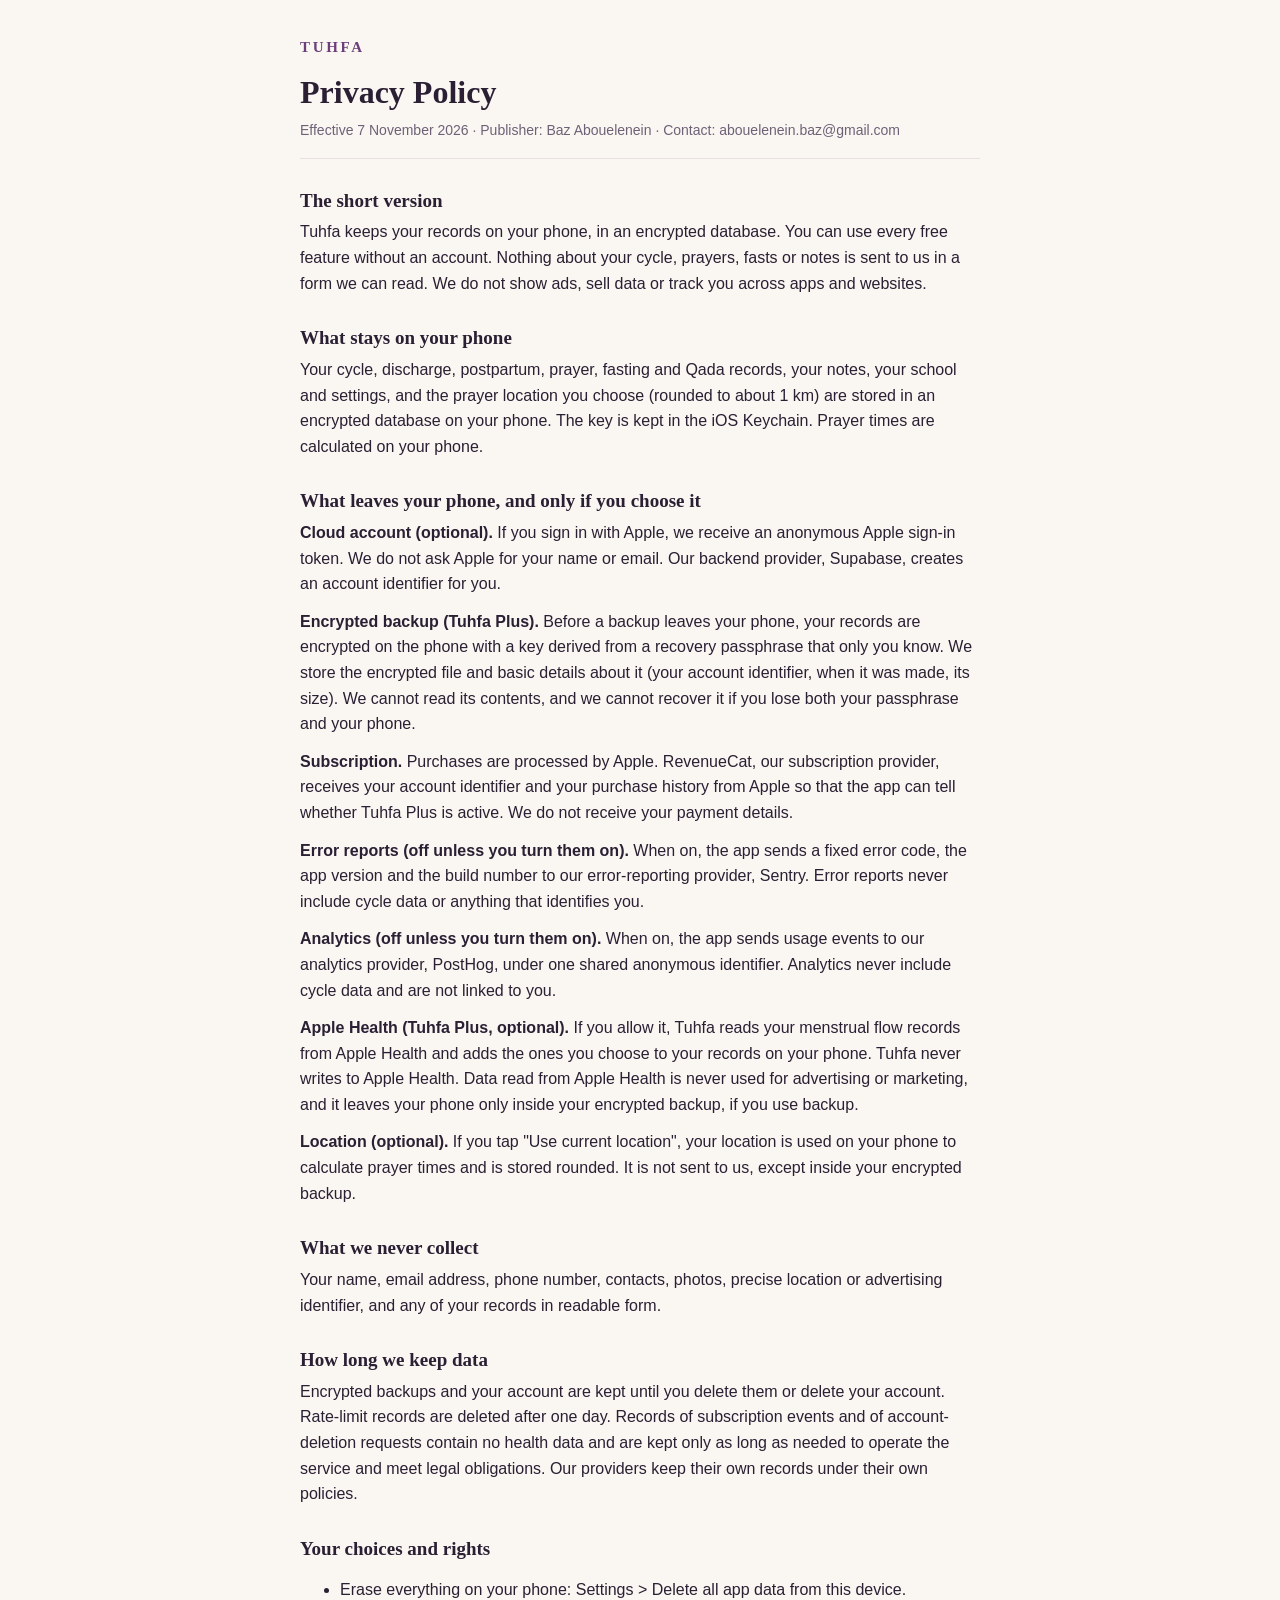
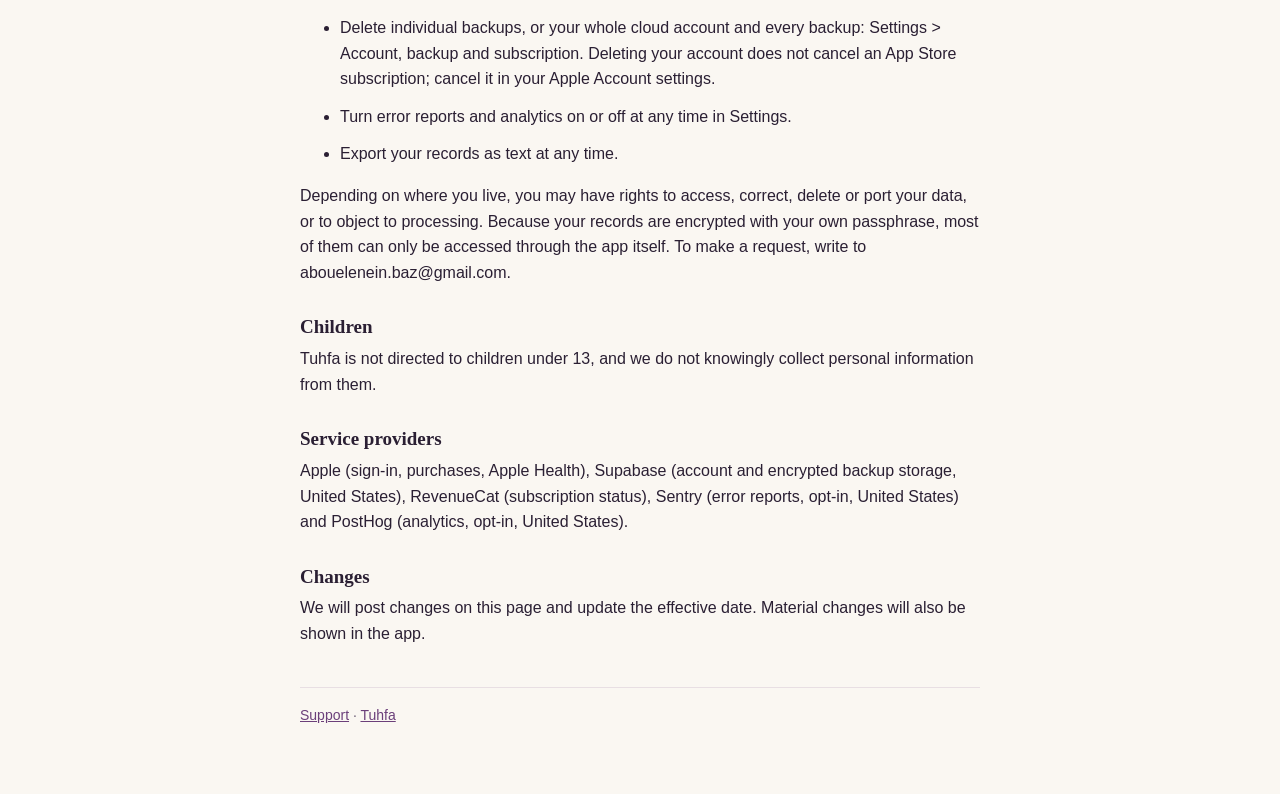
==== privacy.html @ 00811b8e "Tuhfa privacy policy and support pages Co-Authored-By: Claude Opus 5.5 <noreply@anthropic.com>" ====
<!doctype html>
<html lang="en">
<head>
<meta charset="utf-8">
<meta name="viewport" content="width=device-width, initial-scale=1">
<title>Privacy Policy — Tuhfa</title>
<link rel="stylesheet" href="style.css">
</head>
<body>
<main>
<p class="brand"><a href="./">Tuhfa</a></p>
<h1>Privacy Policy</h1>
<p class="meta">Effective 7 November 2026 · Publisher: Baz Abouelenein · Contact: <span class="mail">abouelenein.baz@gmail.com</span></p>

<h2>The short version</h2>
<p>Tuhfa keeps your records on your phone, in an encrypted database. You can use every free feature without an account. Nothing about your cycle, prayers, fasts or notes is sent to us in a form we can read. We do not show ads, sell data or track you across apps and websites.</p>

<h2>What stays on your phone</h2>
<p>Your cycle, discharge, postpartum, prayer, fasting and Qada records, your notes, your school and settings, and the prayer location you choose (rounded to about 1 km) are stored in an encrypted database on your phone. The key is kept in the iOS Keychain. Prayer times are calculated on your phone.</p>

<h2>What leaves your phone, and only if you choose it</h2>
<p><strong>Cloud account (optional).</strong> If you sign in with Apple, we receive an anonymous Apple sign-in token. We do not ask Apple for your name or email. Our backend provider, Supabase, creates an account identifier for you.</p>
<p><strong>Encrypted backup (Tuhfa Plus).</strong> Before a backup leaves your phone, your records are encrypted on the phone with a key derived from a recovery passphrase that only you know. We store the encrypted file and basic details about it (your account identifier, when it was made, its size). We cannot read its contents, and we cannot recover it if you lose both your passphrase and your phone.</p>
<p><strong>Subscription.</strong> Purchases are processed by Apple. RevenueCat, our subscription provider, receives your account identifier and your purchase history from Apple so that the app can tell whether Tuhfa Plus is active. We do not receive your payment details.</p>
<p><strong>Error reports (off unless you turn them on).</strong> When on, the app sends a fixed error code, the app version and the build number to our error-reporting provider, Sentry. Error reports never include cycle data or anything that identifies you.</p>
<p><strong>Analytics (off unless you turn them on).</strong> When on, the app sends usage events to our analytics provider, PostHog, under one shared anonymous identifier. Analytics never include cycle data and are not linked to you.</p>
<p><strong>Apple Health (Tuhfa Plus, optional).</strong> If you allow it, Tuhfa reads your menstrual flow records from Apple Health and adds the ones you choose to your records on your phone. Tuhfa never writes to Apple Health. Data read from Apple Health is never used for advertising or marketing, and it leaves your phone only inside your encrypted backup, if you use backup.</p>
<p><strong>Location (optional).</strong> If you tap "Use current location", your location is used on your phone to calculate prayer times and is stored rounded. It is not sent to us, except inside your encrypted backup.</p>

<h2>What we never collect</h2>
<p>Your name, email address, phone number, contacts, photos, precise location or advertising identifier, and any of your records in readable form.</p>

<h2>How long we keep data</h2>
<p>Encrypted backups and your account are kept until you delete them or delete your account. Rate-limit records are deleted after one day. Records of subscription events and of account-deletion requests contain no health data and are kept only as long as needed to operate the service and meet legal obligations. Our providers keep their own records under their own policies.</p>

<h2>Your choices and rights</h2>
<ul>
<li>Erase everything on your phone: Settings &gt; Delete all app data from this device.</li>
<li>Delete individual backups, or your whole cloud account and every backup: Settings &gt; Account, backup and subscription. Deleting your account does not cancel an App Store subscription; cancel it in your Apple Account settings.</li>
<li>Turn error reports and analytics on or off at any time in Settings.</li>
<li>Export your records as text at any time.</li>
</ul>
<p>Depending on where you live, you may have rights to access, correct, delete or port your data, or to object to processing. Because your records are encrypted with your own passphrase, most of them can only be accessed through the app itself. To make a request, write to <span class="mail">abouelenein.baz@gmail.com</span>.</p>

<h2>Children</h2>
<p>Tuhfa is not directed to children under 13, and we do not knowingly collect personal information from them.</p>

<h2>Service providers</h2>
<p>Apple (sign-in, purchases, Apple Health), Supabase (account and encrypted backup storage, United States), RevenueCat (subscription status), Sentry (error reports, opt-in, United States) and PostHog (analytics, opt-in, United States).</p>

<h2>Changes</h2>
<p>We will post changes on this page and update the effective date. Material changes will also be shown in the app.</p>

<p class="foot"><a href="support.html">Support</a> · <a href="./">Tuhfa</a></p>
</main>
</body>
</html>
---- style.css ----
:root {
  --bg: #FAF7F2; --ink: #2A1F33; --muted: #6E6177; --accent: #6B3F7A; --line: #E8DFE3;
  color-scheme: light;
}
@media (prefers-color-scheme: dark) {
  :root { --bg: #17131D; --ink: #F1EBF3; --muted: #B3A7BB; --accent: #D9A8E6; --line: #352C40; color-scheme: dark; }
}
* { box-sizing: border-box; }
body {
  margin: 0; background: var(--bg); color: var(--ink);
  font: 16px/1.6 -apple-system, BlinkMacSystemFont, "Segoe UI", "Noto Sans", "Noto Sans Arabic", sans-serif;
  padding: 40px max(16px, env(safe-area-inset-right)) 56px max(16px, env(safe-area-inset-left));
}
main { max-width: 680px; margin: 0 auto; }
.brand { font: 600 15px/1 Georgia, "Times New Roman", serif; letter-spacing: .18em; text-transform: uppercase; color: var(--accent); margin: 0 0 18px; }
.brand a { color: inherit; text-decoration: none; }
h1 { font: 600 32px/1.2 Georgia, "Times New Roman", serif; margin: 0 0 8px; text-wrap: balance; }
h2 { font: 600 19px/1.3 Georgia, "Times New Roman", serif; margin: 30px 0 6px; }
p, li { margin: 0 0 12px; }
.meta { color: var(--muted); font-size: 14px; border-bottom: 1px solid var(--line); padding-bottom: 16px; }
.mail { user-select: all; }
a { color: var(--accent); }
a:focus-visible { outline: 2px solid var(--accent); outline-offset: 2px; }
.links { padding-left: 18px; }
.foot { margin-top: 40px; border-top: 1px solid var(--line); padding-top: 16px; font-size: 14px; color: var(--muted); }
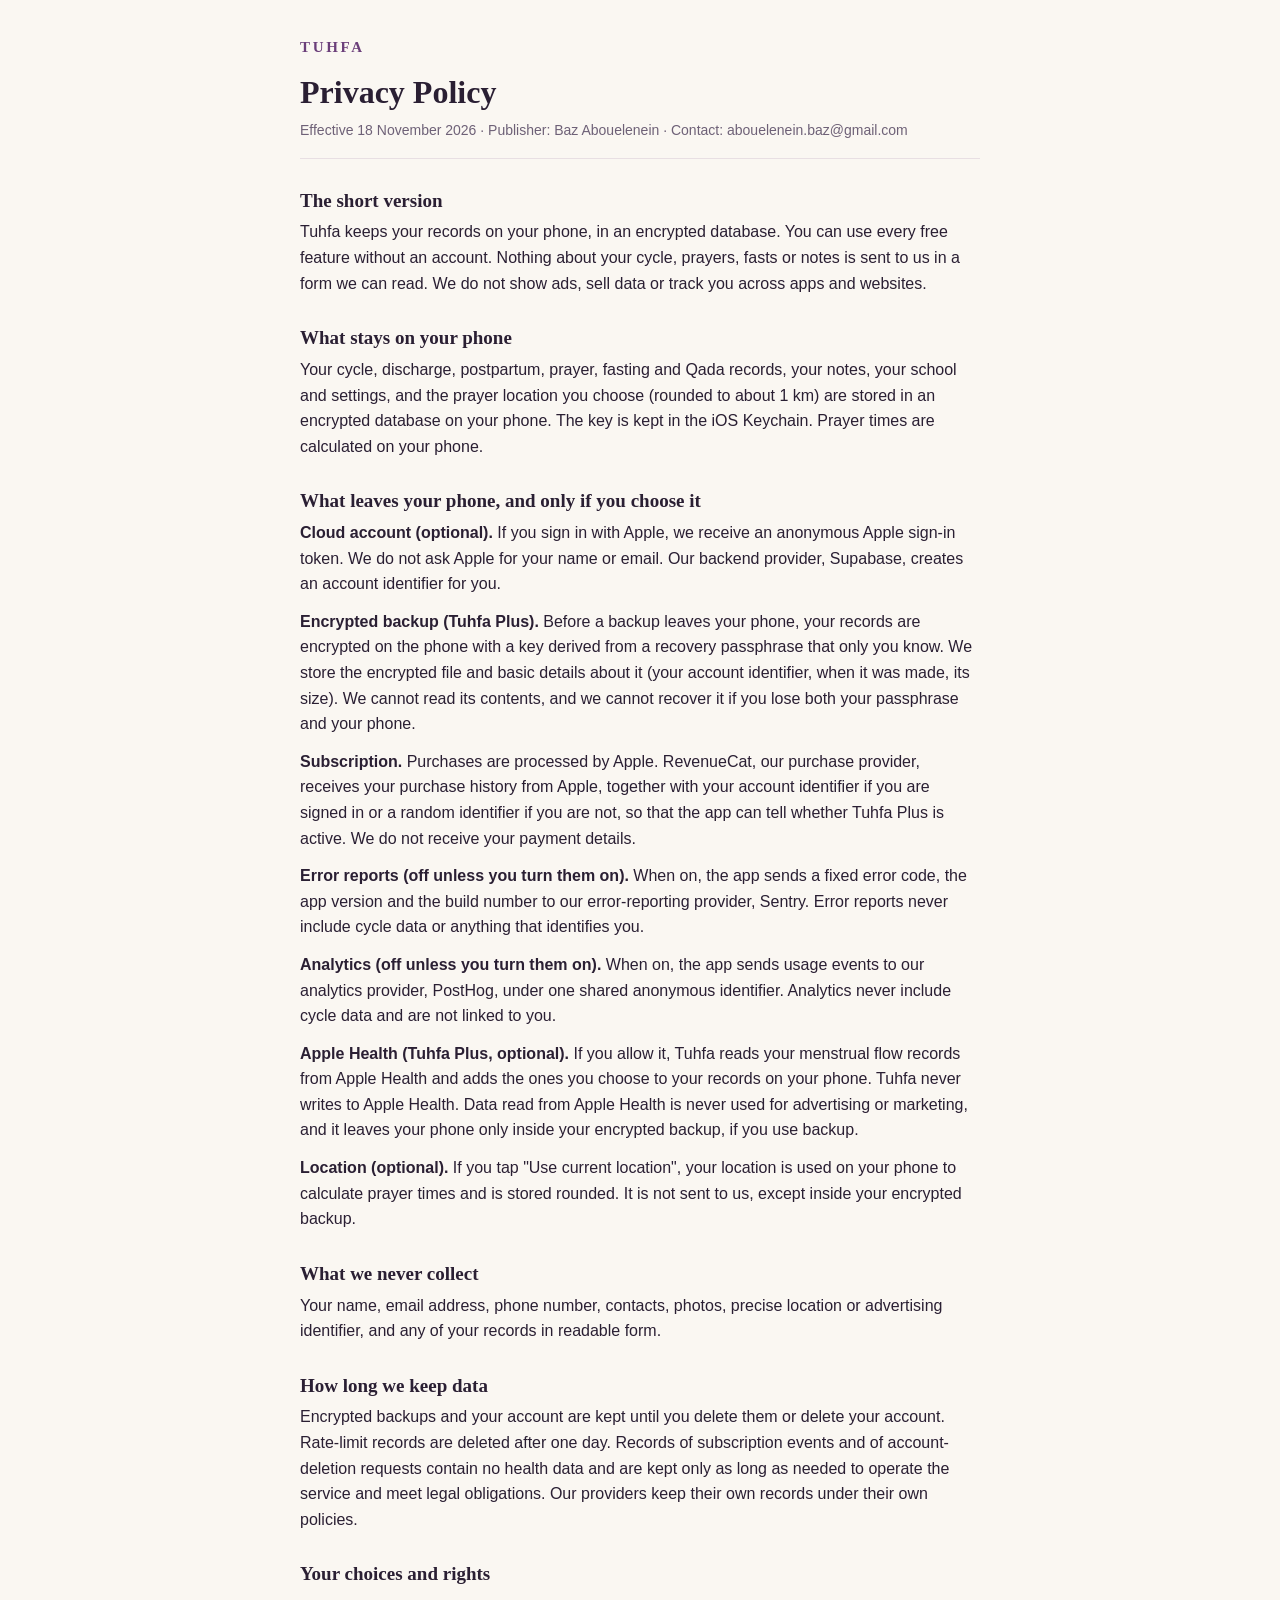
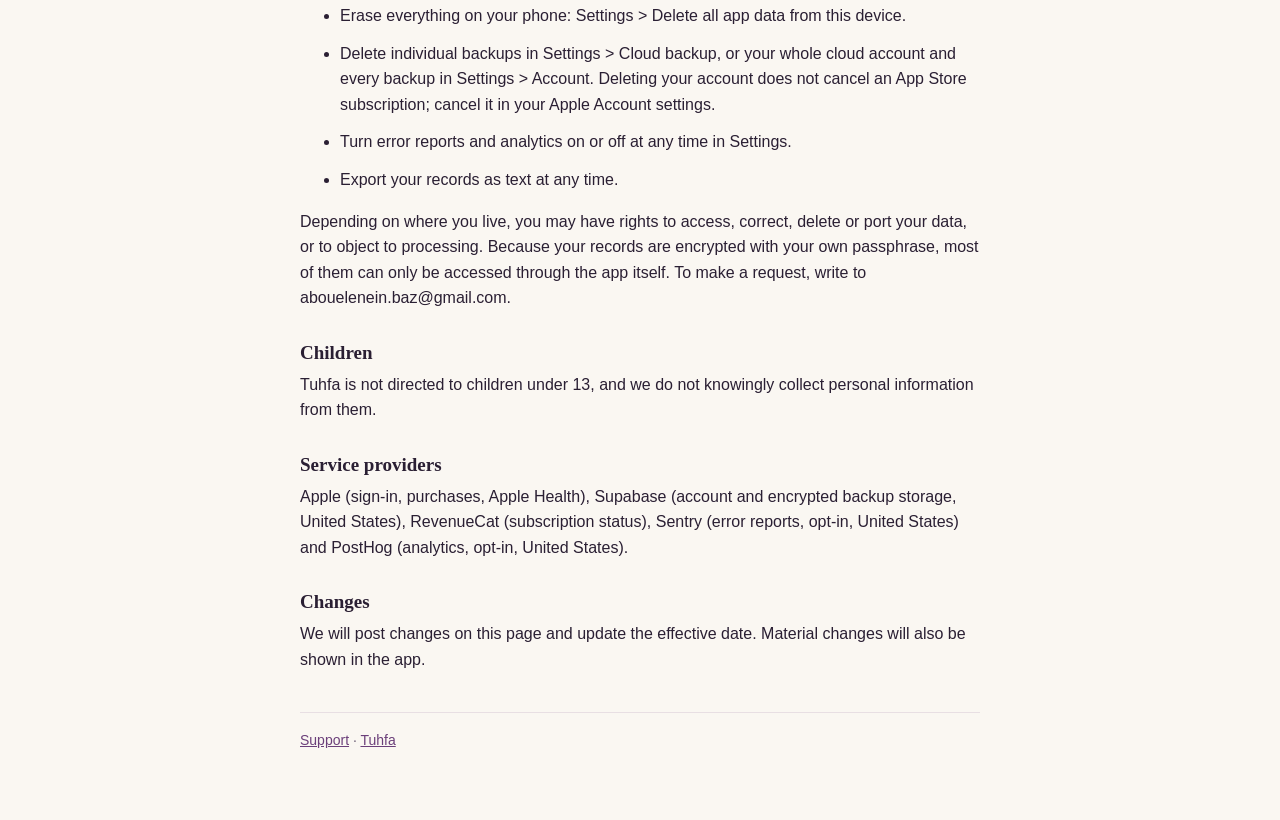
==== commit f2e2dde4: "Support and privacy pages: Plus needs no account (Tuhfa 1.1, D-134/D-135) Support: an account is nee" ====
--- a/privacy.html
+++ b/privacy.html
@@ -10,7 +10,7 @@
 <main>
 <p class="brand"><a href="./">Tuhfa</a></p>
 <h1>Privacy Policy</h1>
-<p class="meta">Effective 7 November 2026 · Publisher: Baz Abouelenein · Contact: <span class="mail">abouelenein.baz@gmail.com</span></p>
+<p class="meta">Effective 18 November 2026 · Publisher: Baz Abouelenein · Contact: <span class="mail">abouelenein.baz@gmail.com</span></p>
 
 <h2>The short version</h2>
 <p>Tuhfa keeps your records on your phone, in an encrypted database. You can use every free feature without an account. Nothing about your cycle, prayers, fasts or notes is sent to us in a form we can read. We do not show ads, sell data or track you across apps and websites.</p>
@@ -21,7 +21,7 @@
 <h2>What leaves your phone, and only if you choose it</h2>
 <p><strong>Cloud account (optional).</strong> If you sign in with Apple, we receive an anonymous Apple sign-in token. We do not ask Apple for your name or email. Our backend provider, Supabase, creates an account identifier for you.</p>
 <p><strong>Encrypted backup (Tuhfa Plus).</strong> Before a backup leaves your phone, your records are encrypted on the phone with a key derived from a recovery passphrase that only you know. We store the encrypted file and basic details about it (your account identifier, when it was made, its size). We cannot read its contents, and we cannot recover it if you lose both your passphrase and your phone.</p>
-<p><strong>Subscription.</strong> Purchases are processed by Apple. RevenueCat, our subscription provider, receives your account identifier and your purchase history from Apple so that the app can tell whether Tuhfa Plus is active. We do not receive your payment details.</p>
+<p><strong>Subscription.</strong> Purchases are processed by Apple. RevenueCat, our purchase provider, receives your purchase history from Apple, together with your account identifier if you are signed in or a random identifier if you are not, so that the app can tell whether Tuhfa Plus is active. We do not receive your payment details.</p>
 <p><strong>Error reports (off unless you turn them on).</strong> When on, the app sends a fixed error code, the app version and the build number to our error-reporting provider, Sentry. Error reports never include cycle data or anything that identifies you.</p>
 <p><strong>Analytics (off unless you turn them on).</strong> When on, the app sends usage events to our analytics provider, PostHog, under one shared anonymous identifier. Analytics never include cycle data and are not linked to you.</p>
 <p><strong>Apple Health (Tuhfa Plus, optional).</strong> If you allow it, Tuhfa reads your menstrual flow records from Apple Health and adds the ones you choose to your records on your phone. Tuhfa never writes to Apple Health. Data read from Apple Health is never used for advertising or marketing, and it leaves your phone only inside your encrypted backup, if you use backup.</p>
@@ -36,7 +36,7 @@
 <h2>Your choices and rights</h2>
 <ul>
 <li>Erase everything on your phone: Settings &gt; Delete all app data from this device.</li>
-<li>Delete individual backups, or your whole cloud account and every backup: Settings &gt; Account, backup and subscription. Deleting your account does not cancel an App Store subscription; cancel it in your Apple Account settings.</li>
+<li>Delete individual backups in Settings &gt; Cloud backup, or your whole cloud account and every backup in Settings &gt; Account. Deleting your account does not cancel an App Store subscription; cancel it in your Apple Account settings.</li>
 <li>Turn error reports and analytics on or off at any time in Settings.</li>
 <li>Export your records as text at any time.</li>
 </ul>
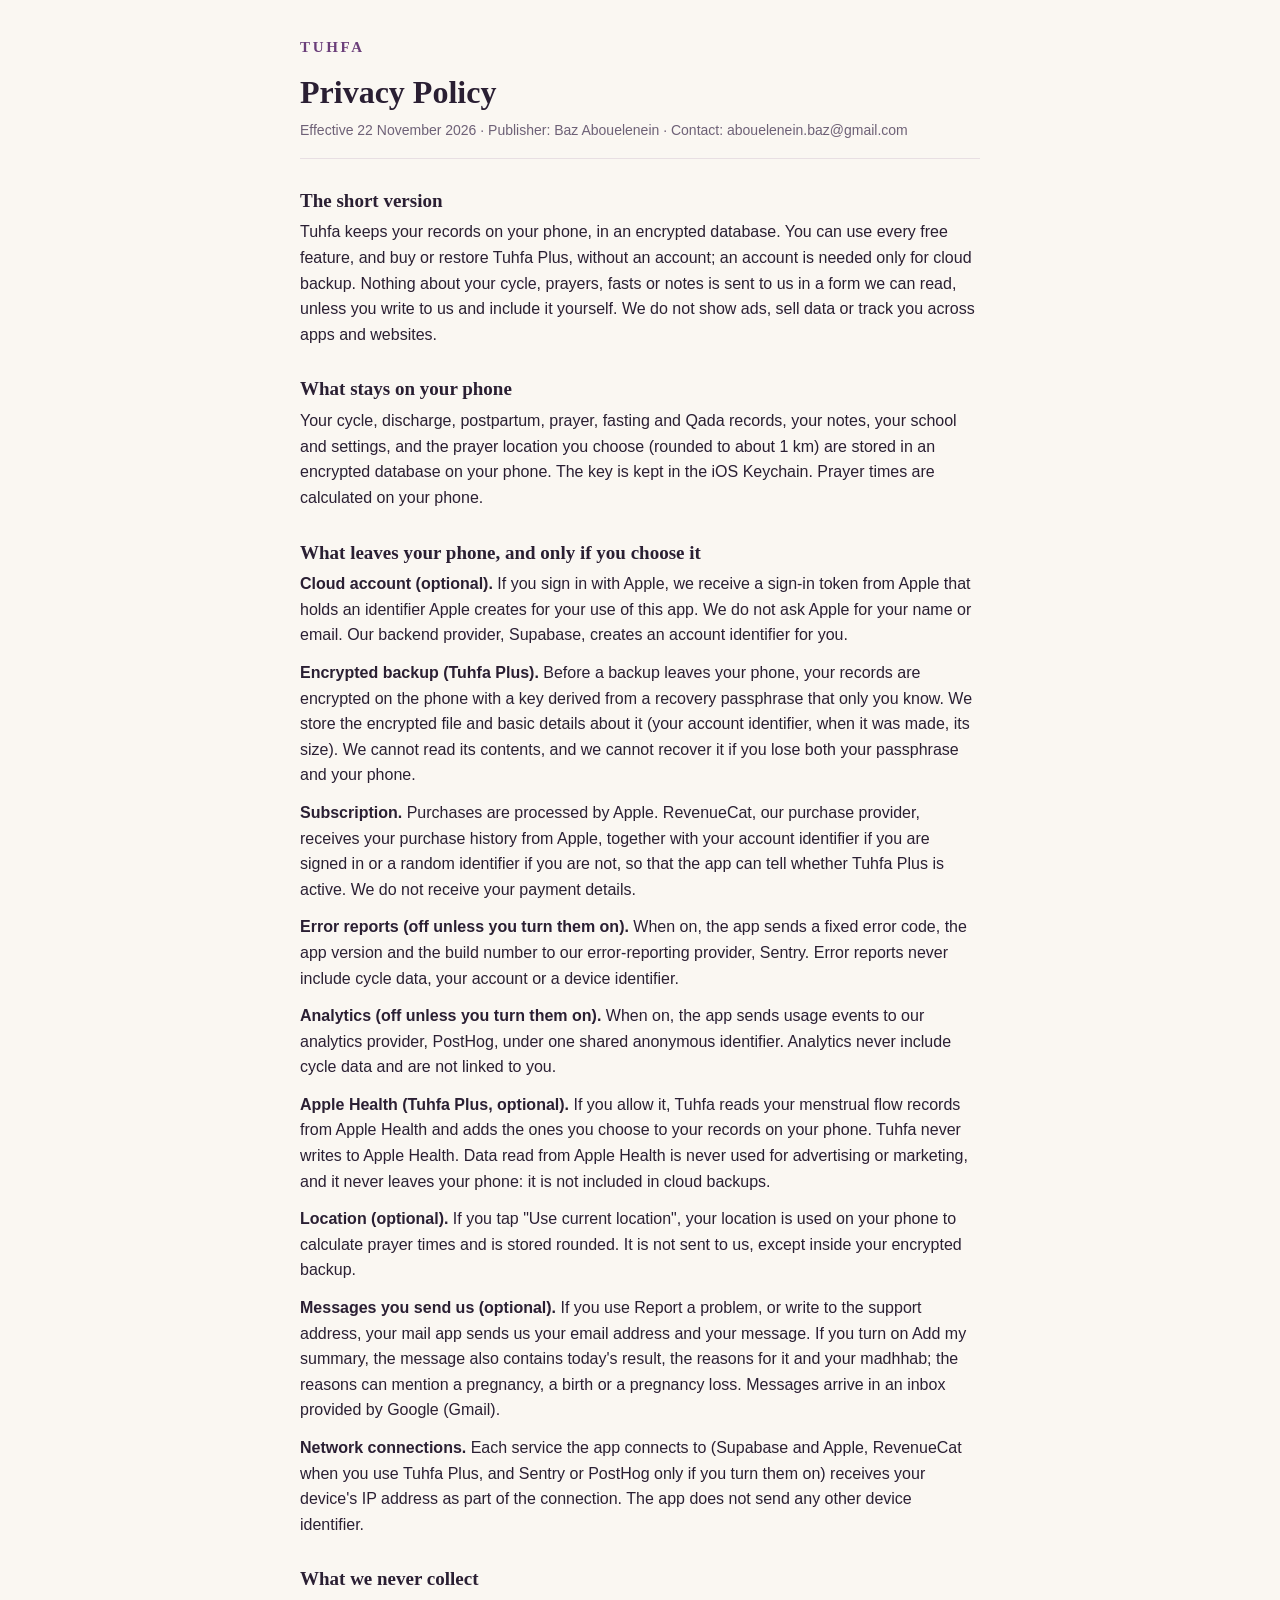
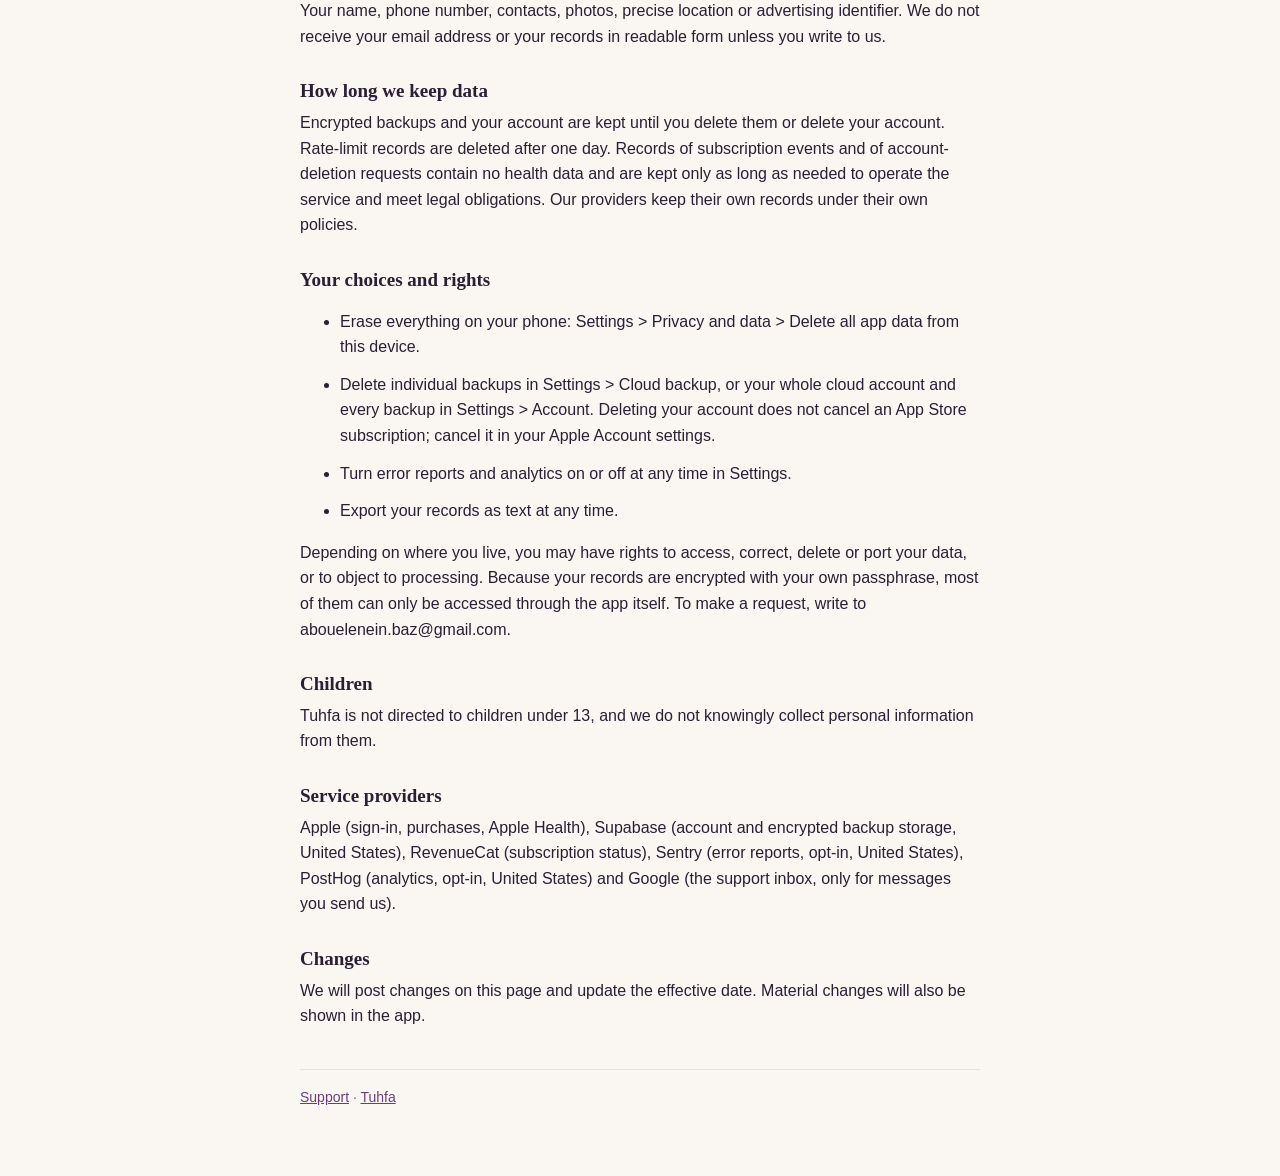
==== commit f03b39e8: "Privacy and support pages: factual fixes for Tuhfa 26.1 Privacy policy (effective 22 November 2026):" ====
--- a/privacy.html
+++ b/privacy.html
@@ -10,32 +10,34 @@
 <main>
 <p class="brand"><a href="./">Tuhfa</a></p>
 <h1>Privacy Policy</h1>
-<p class="meta">Effective 18 November 2026 · Publisher: Baz Abouelenein · Contact: <span class="mail">abouelenein.baz@gmail.com</span></p>
+<p class="meta">Effective 22 November 2026 · Publisher: Baz Abouelenein · Contact: <span class="mail">abouelenein.baz@gmail.com</span></p>
 
 <h2>The short version</h2>
-<p>Tuhfa keeps your records on your phone, in an encrypted database. You can use every free feature without an account. Nothing about your cycle, prayers, fasts or notes is sent to us in a form we can read. We do not show ads, sell data or track you across apps and websites.</p>
+<p>Tuhfa keeps your records on your phone, in an encrypted database. You can use every free feature, and buy or restore Tuhfa Plus, without an account; an account is needed only for cloud backup. Nothing about your cycle, prayers, fasts or notes is sent to us in a form we can read, unless you write to us and include it yourself. We do not show ads, sell data or track you across apps and websites.</p>
 
 <h2>What stays on your phone</h2>
 <p>Your cycle, discharge, postpartum, prayer, fasting and Qada records, your notes, your school and settings, and the prayer location you choose (rounded to about 1 km) are stored in an encrypted database on your phone. The key is kept in the iOS Keychain. Prayer times are calculated on your phone.</p>
 
 <h2>What leaves your phone, and only if you choose it</h2>
-<p><strong>Cloud account (optional).</strong> If you sign in with Apple, we receive an anonymous Apple sign-in token. We do not ask Apple for your name or email. Our backend provider, Supabase, creates an account identifier for you.</p>
+<p><strong>Cloud account (optional).</strong> If you sign in with Apple, we receive a sign-in token from Apple that holds an identifier Apple creates for your use of this app. We do not ask Apple for your name or email. Our backend provider, Supabase, creates an account identifier for you.</p>
 <p><strong>Encrypted backup (Tuhfa Plus).</strong> Before a backup leaves your phone, your records are encrypted on the phone with a key derived from a recovery passphrase that only you know. We store the encrypted file and basic details about it (your account identifier, when it was made, its size). We cannot read its contents, and we cannot recover it if you lose both your passphrase and your phone.</p>
 <p><strong>Subscription.</strong> Purchases are processed by Apple. RevenueCat, our purchase provider, receives your purchase history from Apple, together with your account identifier if you are signed in or a random identifier if you are not, so that the app can tell whether Tuhfa Plus is active. We do not receive your payment details.</p>
-<p><strong>Error reports (off unless you turn them on).</strong> When on, the app sends a fixed error code, the app version and the build number to our error-reporting provider, Sentry. Error reports never include cycle data or anything that identifies you.</p>
+<p><strong>Error reports (off unless you turn them on).</strong> When on, the app sends a fixed error code, the app version and the build number to our error-reporting provider, Sentry. Error reports never include cycle data, your account or a device identifier.</p>
 <p><strong>Analytics (off unless you turn them on).</strong> When on, the app sends usage events to our analytics provider, PostHog, under one shared anonymous identifier. Analytics never include cycle data and are not linked to you.</p>
-<p><strong>Apple Health (Tuhfa Plus, optional).</strong> If you allow it, Tuhfa reads your menstrual flow records from Apple Health and adds the ones you choose to your records on your phone. Tuhfa never writes to Apple Health. Data read from Apple Health is never used for advertising or marketing, and it leaves your phone only inside your encrypted backup, if you use backup.</p>
+<p><strong>Apple Health (Tuhfa Plus, optional).</strong> If you allow it, Tuhfa reads your menstrual flow records from Apple Health and adds the ones you choose to your records on your phone. Tuhfa never writes to Apple Health. Data read from Apple Health is never used for advertising or marketing, and it never leaves your phone: it is not included in cloud backups.</p>
 <p><strong>Location (optional).</strong> If you tap "Use current location", your location is used on your phone to calculate prayer times and is stored rounded. It is not sent to us, except inside your encrypted backup.</p>
+<p><strong>Messages you send us (optional).</strong> If you use Report a problem, or write to the support address, your mail app sends us your email address and your message. If you turn on Add my summary, the message also contains today's result, the reasons for it and your madhhab; the reasons can mention a pregnancy, a birth or a pregnancy loss. Messages arrive in an inbox provided by Google (Gmail).</p>
+<p><strong>Network connections.</strong> Each service the app connects to (Supabase and Apple, RevenueCat when you use Tuhfa Plus, and Sentry or PostHog only if you turn them on) receives your device's IP address as part of the connection. The app does not send any other device identifier.</p>
 
 <h2>What we never collect</h2>
-<p>Your name, email address, phone number, contacts, photos, precise location or advertising identifier, and any of your records in readable form.</p>
+<p>Your name, phone number, contacts, photos, precise location or advertising identifier. We do not receive your email address or your records in readable form unless you write to us.</p>
 
 <h2>How long we keep data</h2>
 <p>Encrypted backups and your account are kept until you delete them or delete your account. Rate-limit records are deleted after one day. Records of subscription events and of account-deletion requests contain no health data and are kept only as long as needed to operate the service and meet legal obligations. Our providers keep their own records under their own policies.</p>
 
 <h2>Your choices and rights</h2>
 <ul>
-<li>Erase everything on your phone: Settings &gt; Delete all app data from this device.</li>
+<li>Erase everything on your phone: Settings &gt; Privacy and data &gt; Delete all app data from this device.</li>
 <li>Delete individual backups in Settings &gt; Cloud backup, or your whole cloud account and every backup in Settings &gt; Account. Deleting your account does not cancel an App Store subscription; cancel it in your Apple Account settings.</li>
 <li>Turn error reports and analytics on or off at any time in Settings.</li>
 <li>Export your records as text at any time.</li>
@@ -46,7 +48,7 @@
 <p>Tuhfa is not directed to children under 13, and we do not knowingly collect personal information from them.</p>
 
 <h2>Service providers</h2>
-<p>Apple (sign-in, purchases, Apple Health), Supabase (account and encrypted backup storage, United States), RevenueCat (subscription status), Sentry (error reports, opt-in, United States) and PostHog (analytics, opt-in, United States).</p>
+<p>Apple (sign-in, purchases, Apple Health), Supabase (account and encrypted backup storage, United States), RevenueCat (subscription status), Sentry (error reports, opt-in, United States), PostHog (analytics, opt-in, United States) and Google (the support inbox, only for messages you send us).</p>
 
 <h2>Changes</h2>
 <p>We will post changes on this page and update the effective date. Material changes will also be shown in the app.</p>
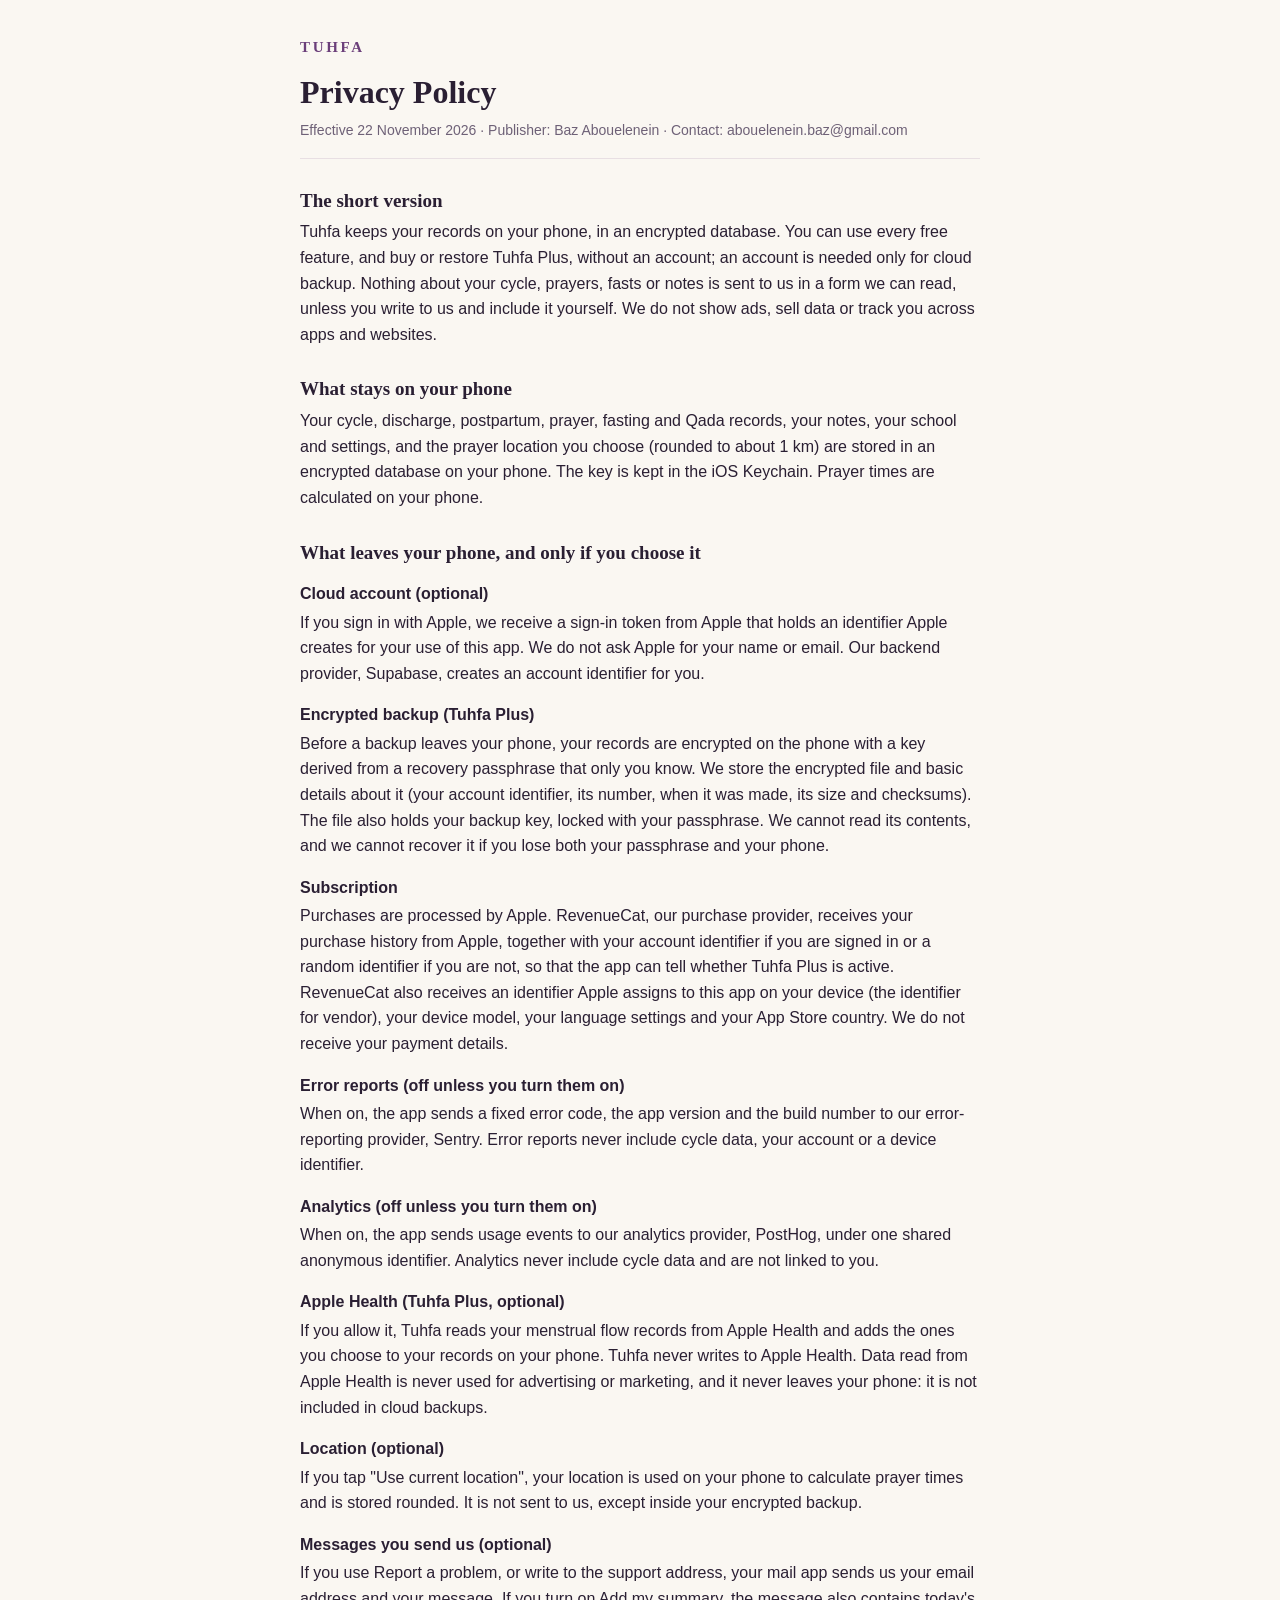
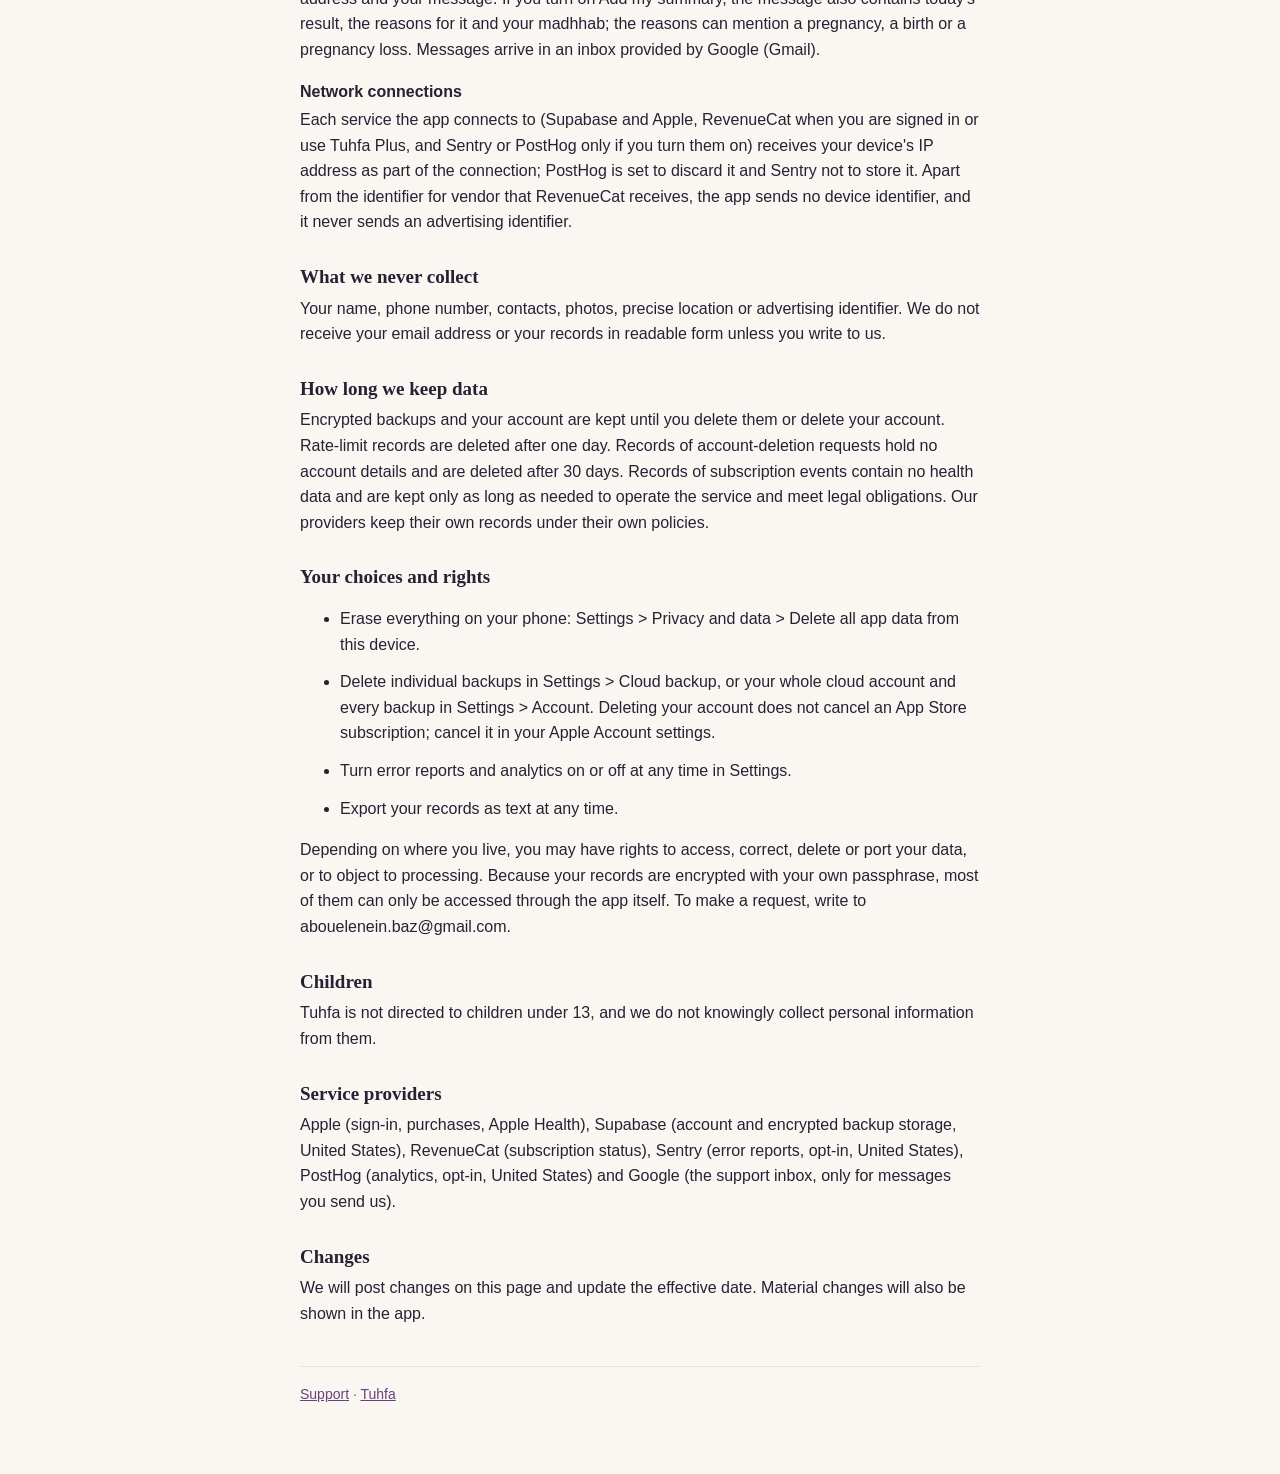
==== commit e2d5ca0d: "Privacy policy: RevenueCat receives the identifier for vendor; backup details; 30-day deletion recor" ====
--- a/privacy.html
+++ b/privacy.html
@@ -19,21 +19,30 @@
 <p>Your cycle, discharge, postpartum, prayer, fasting and Qada records, your notes, your school and settings, and the prayer location you choose (rounded to about 1 km) are stored in an encrypted database on your phone. The key is kept in the iOS Keychain. Prayer times are calculated on your phone.</p>
 
 <h2>What leaves your phone, and only if you choose it</h2>
-<p><strong>Cloud account (optional).</strong> If you sign in with Apple, we receive a sign-in token from Apple that holds an identifier Apple creates for your use of this app. We do not ask Apple for your name or email. Our backend provider, Supabase, creates an account identifier for you.</p>
-<p><strong>Encrypted backup (Tuhfa Plus).</strong> Before a backup leaves your phone, your records are encrypted on the phone with a key derived from a recovery passphrase that only you know. We store the encrypted file and basic details about it (your account identifier, when it was made, its size). We cannot read its contents, and we cannot recover it if you lose both your passphrase and your phone.</p>
-<p><strong>Subscription.</strong> Purchases are processed by Apple. RevenueCat, our purchase provider, receives your purchase history from Apple, together with your account identifier if you are signed in or a random identifier if you are not, so that the app can tell whether Tuhfa Plus is active. We do not receive your payment details.</p>
-<p><strong>Error reports (off unless you turn them on).</strong> When on, the app sends a fixed error code, the app version and the build number to our error-reporting provider, Sentry. Error reports never include cycle data, your account or a device identifier.</p>
-<p><strong>Analytics (off unless you turn them on).</strong> When on, the app sends usage events to our analytics provider, PostHog, under one shared anonymous identifier. Analytics never include cycle data and are not linked to you.</p>
-<p><strong>Apple Health (Tuhfa Plus, optional).</strong> If you allow it, Tuhfa reads your menstrual flow records from Apple Health and adds the ones you choose to your records on your phone. Tuhfa never writes to Apple Health. Data read from Apple Health is never used for advertising or marketing, and it never leaves your phone: it is not included in cloud backups.</p>
-<p><strong>Location (optional).</strong> If you tap "Use current location", your location is used on your phone to calculate prayer times and is stored rounded. It is not sent to us, except inside your encrypted backup.</p>
-<p><strong>Messages you send us (optional).</strong> If you use Report a problem, or write to the support address, your mail app sends us your email address and your message. If you turn on Add my summary, the message also contains today's result, the reasons for it and your madhhab; the reasons can mention a pregnancy, a birth or a pregnancy loss. Messages arrive in an inbox provided by Google (Gmail).</p>
-<p><strong>Network connections.</strong> Each service the app connects to (Supabase and Apple, RevenueCat when you use Tuhfa Plus, and Sentry or PostHog only if you turn them on) receives your device's IP address as part of the connection. The app does not send any other device identifier.</p>
+<h3>Cloud account (optional)</h3>
+<p>If you sign in with Apple, we receive a sign-in token from Apple that holds an identifier Apple creates for your use of this app. We do not ask Apple for your name or email. Our backend provider, Supabase, creates an account identifier for you.</p>
+<h3>Encrypted backup (Tuhfa Plus)</h3>
+<p>Before a backup leaves your phone, your records are encrypted on the phone with a key derived from a recovery passphrase that only you know. We store the encrypted file and basic details about it (your account identifier, its number, when it was made, its size and checksums). The file also holds your backup key, locked with your passphrase. We cannot read its contents, and we cannot recover it if you lose both your passphrase and your phone.</p>
+<h3>Subscription</h3>
+<p>Purchases are processed by Apple. RevenueCat, our purchase provider, receives your purchase history from Apple, together with your account identifier if you are signed in or a random identifier if you are not, so that the app can tell whether Tuhfa Plus is active. RevenueCat also receives an identifier Apple assigns to this app on your device (the identifier for vendor), your device model, your language settings and your App Store country. We do not receive your payment details.</p>
+<h3>Error reports (off unless you turn them on)</h3>
+<p>When on, the app sends a fixed error code, the app version and the build number to our error-reporting provider, Sentry. Error reports never include cycle data, your account or a device identifier.</p>
+<h3>Analytics (off unless you turn them on)</h3>
+<p>When on, the app sends usage events to our analytics provider, PostHog, under one shared anonymous identifier. Analytics never include cycle data and are not linked to you.</p>
+<h3>Apple Health (Tuhfa Plus, optional)</h3>
+<p>If you allow it, Tuhfa reads your menstrual flow records from Apple Health and adds the ones you choose to your records on your phone. Tuhfa never writes to Apple Health. Data read from Apple Health is never used for advertising or marketing, and it never leaves your phone: it is not included in cloud backups.</p>
+<h3>Location (optional)</h3>
+<p>If you tap "Use current location", your location is used on your phone to calculate prayer times and is stored rounded. It is not sent to us, except inside your encrypted backup.</p>
+<h3>Messages you send us (optional)</h3>
+<p>If you use Report a problem, or write to the support address, your mail app sends us your email address and your message. If you turn on Add my summary, the message also contains today's result, the reasons for it and your madhhab; the reasons can mention a pregnancy, a birth or a pregnancy loss. Messages arrive in an inbox provided by Google (Gmail).</p>
+<h3>Network connections</h3>
+<p>Each service the app connects to (Supabase and Apple, RevenueCat when you are signed in or use Tuhfa Plus, and Sentry or PostHog only if you turn them on) receives your device's IP address as part of the connection; PostHog is set to discard it and Sentry not to store it. Apart from the identifier for vendor that RevenueCat receives, the app sends no device identifier, and it never sends an advertising identifier.</p>
 
 <h2>What we never collect</h2>
 <p>Your name, phone number, contacts, photos, precise location or advertising identifier. We do not receive your email address or your records in readable form unless you write to us.</p>
 
 <h2>How long we keep data</h2>
-<p>Encrypted backups and your account are kept until you delete them or delete your account. Rate-limit records are deleted after one day. Records of subscription events and of account-deletion requests contain no health data and are kept only as long as needed to operate the service and meet legal obligations. Our providers keep their own records under their own policies.</p>
+<p>Encrypted backups and your account are kept until you delete them or delete your account. Rate-limit records are deleted after one day. Records of account-deletion requests hold no account details and are deleted after 30 days. Records of subscription events contain no health data and are kept only as long as needed to operate the service and meet legal obligations. Our providers keep their own records under their own policies.</p>
 
 <h2>Your choices and rights</h2>
 <ul>
--- a/style.css
+++ b/style.css
@@ -16,6 +16,7 @@
 .brand a { color: inherit; text-decoration: none; }
 h1 { font: 600 32px/1.2 Georgia, "Times New Roman", serif; margin: 0 0 8px; text-wrap: balance; }
 h2 { font: 600 19px/1.3 Georgia, "Times New Roman", serif; margin: 30px 0 6px; }
+h3 { font: 600 16px/1.4 -apple-system, BlinkMacSystemFont, "Segoe UI", "Noto Sans", sans-serif; margin: 18px 0 4px; }
 p, li { margin: 0 0 12px; }
 .meta { color: var(--muted); font-size: 14px; border-bottom: 1px solid var(--line); padding-bottom: 16px; }
 .mail { user-select: all; }
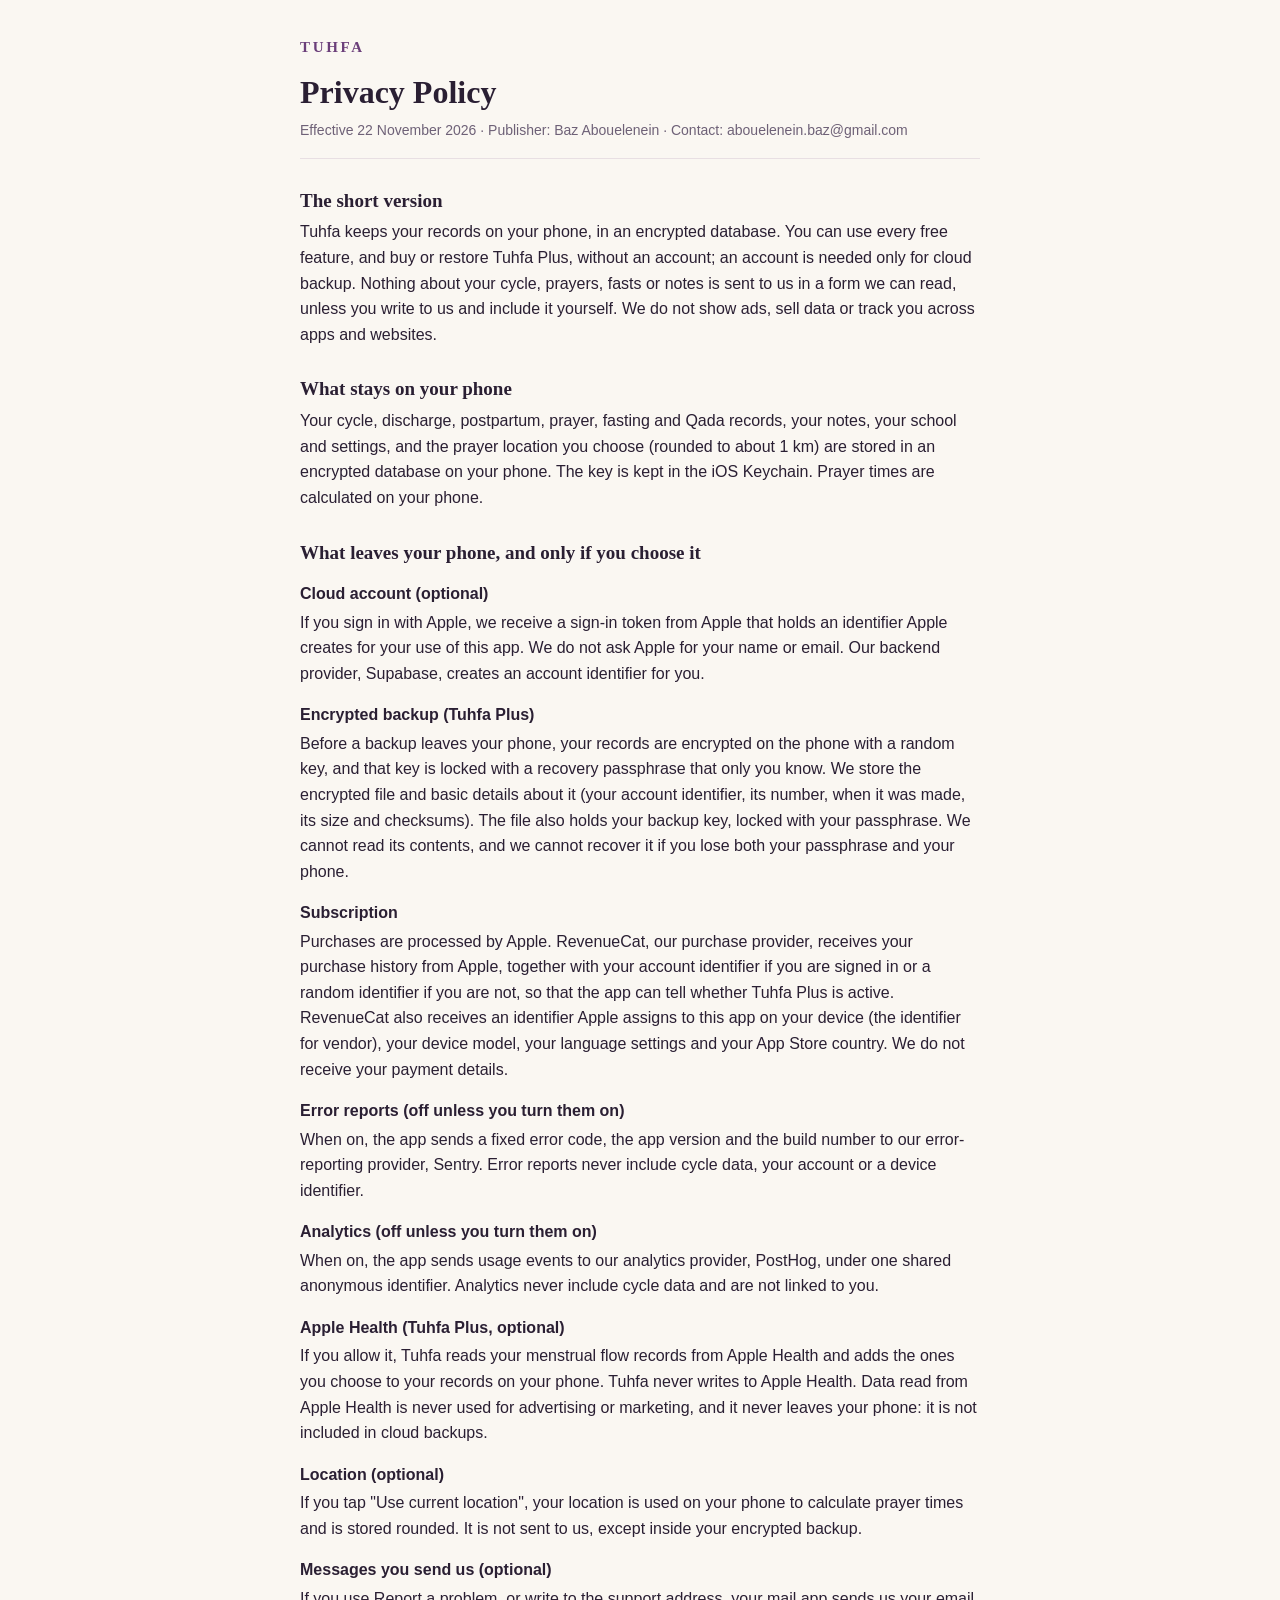
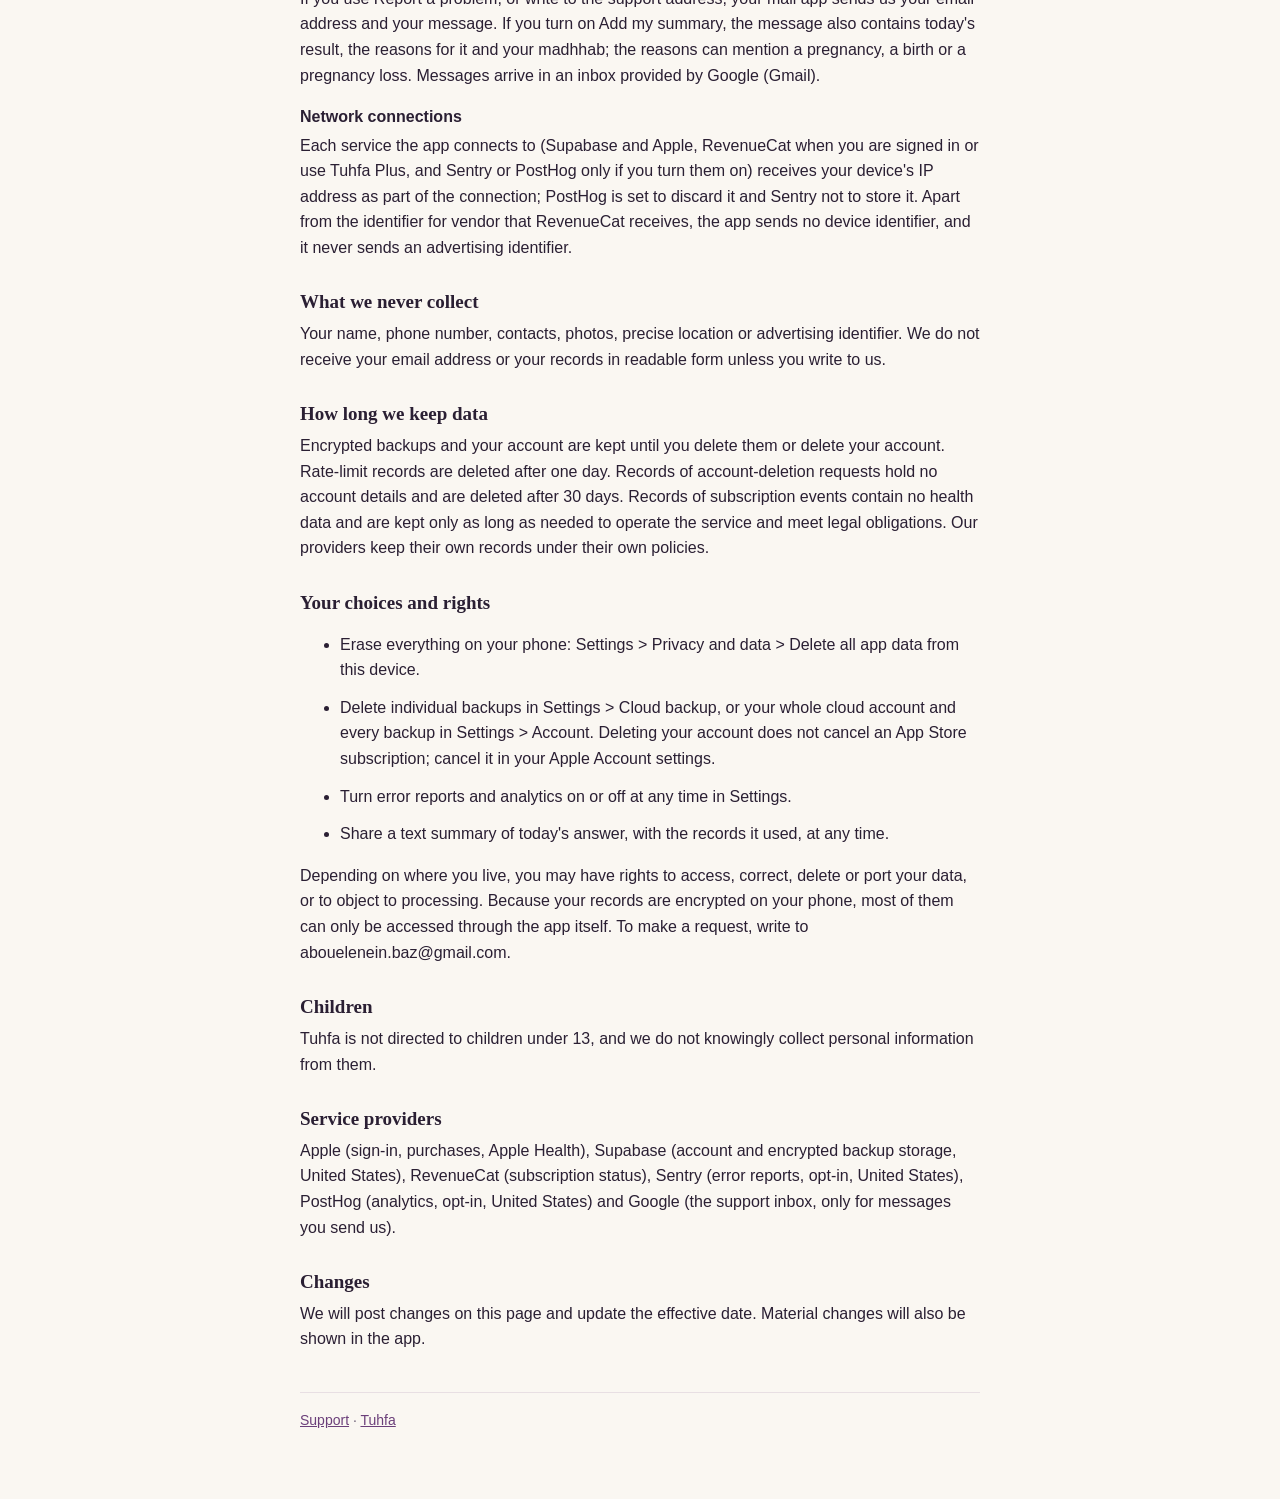
==== commit f461bc6a: "Support and privacy: passphrase and restore wording matches the app; real Why-screen labels; text su" ====
--- a/privacy.html
+++ b/privacy.html
@@ -22,7 +22,7 @@
 <h3>Cloud account (optional)</h3>
 <p>If you sign in with Apple, we receive a sign-in token from Apple that holds an identifier Apple creates for your use of this app. We do not ask Apple for your name or email. Our backend provider, Supabase, creates an account identifier for you.</p>
 <h3>Encrypted backup (Tuhfa Plus)</h3>
-<p>Before a backup leaves your phone, your records are encrypted on the phone with a key derived from a recovery passphrase that only you know. We store the encrypted file and basic details about it (your account identifier, its number, when it was made, its size and checksums). The file also holds your backup key, locked with your passphrase. We cannot read its contents, and we cannot recover it if you lose both your passphrase and your phone.</p>
+<p>Before a backup leaves your phone, your records are encrypted on the phone with a random key, and that key is locked with a recovery passphrase that only you know. We store the encrypted file and basic details about it (your account identifier, its number, when it was made, its size and checksums). The file also holds your backup key, locked with your passphrase. We cannot read its contents, and we cannot recover it if you lose both your passphrase and your phone.</p>
 <h3>Subscription</h3>
 <p>Purchases are processed by Apple. RevenueCat, our purchase provider, receives your purchase history from Apple, together with your account identifier if you are signed in or a random identifier if you are not, so that the app can tell whether Tuhfa Plus is active. RevenueCat also receives an identifier Apple assigns to this app on your device (the identifier for vendor), your device model, your language settings and your App Store country. We do not receive your payment details.</p>
 <h3>Error reports (off unless you turn them on)</h3>
@@ -49,9 +49,9 @@
 <li>Erase everything on your phone: Settings &gt; Privacy and data &gt; Delete all app data from this device.</li>
 <li>Delete individual backups in Settings &gt; Cloud backup, or your whole cloud account and every backup in Settings &gt; Account. Deleting your account does not cancel an App Store subscription; cancel it in your Apple Account settings.</li>
 <li>Turn error reports and analytics on or off at any time in Settings.</li>
-<li>Export your records as text at any time.</li>
+<li>Share a text summary of today's answer, with the records it used, at any time.</li>
 </ul>
-<p>Depending on where you live, you may have rights to access, correct, delete or port your data, or to object to processing. Because your records are encrypted with your own passphrase, most of them can only be accessed through the app itself. To make a request, write to <span class="mail">abouelenein.baz@gmail.com</span>.</p>
+<p>Depending on where you live, you may have rights to access, correct, delete or port your data, or to object to processing. Because your records are encrypted on your phone, most of them can only be accessed through the app itself. To make a request, write to <span class="mail">abouelenein.baz@gmail.com</span>.</p>
 
 <h2>Children</h2>
 <p>Tuhfa is not directed to children under 13, and we do not knowingly collect personal information from them.</p>
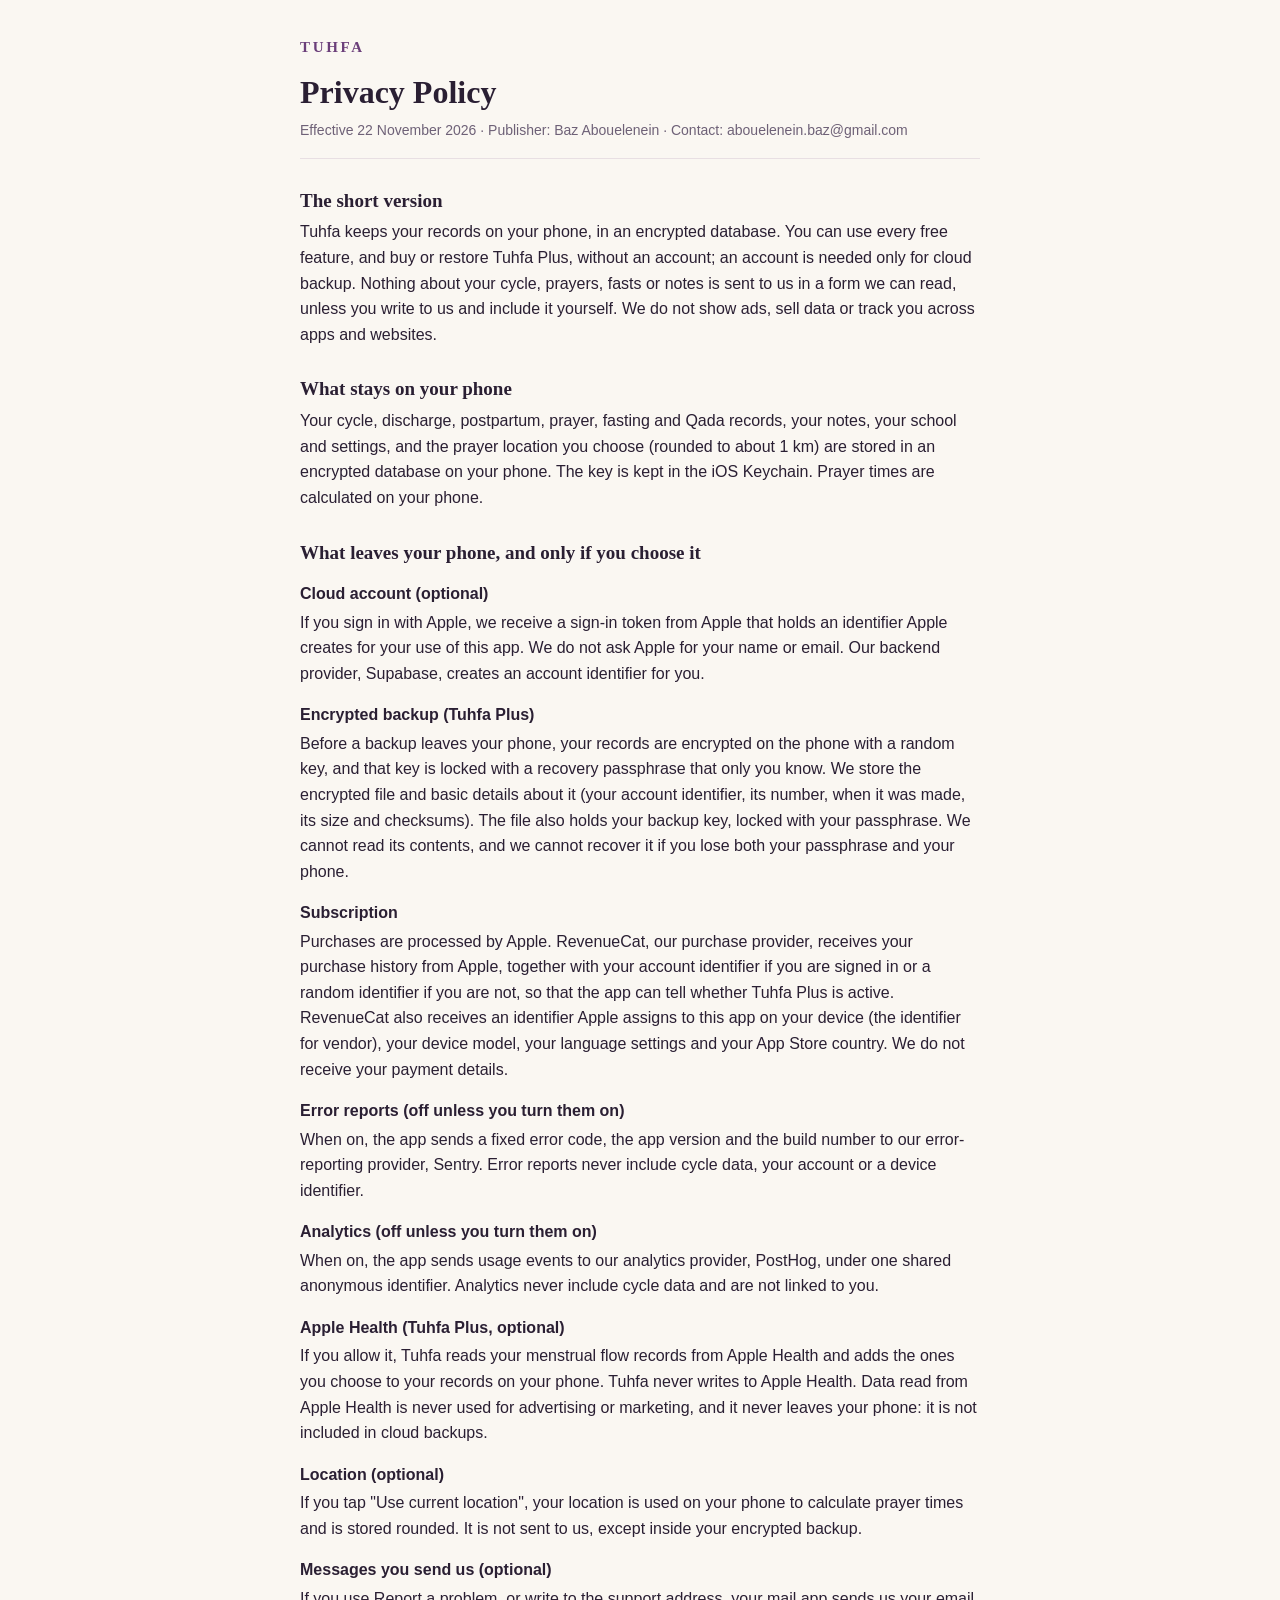
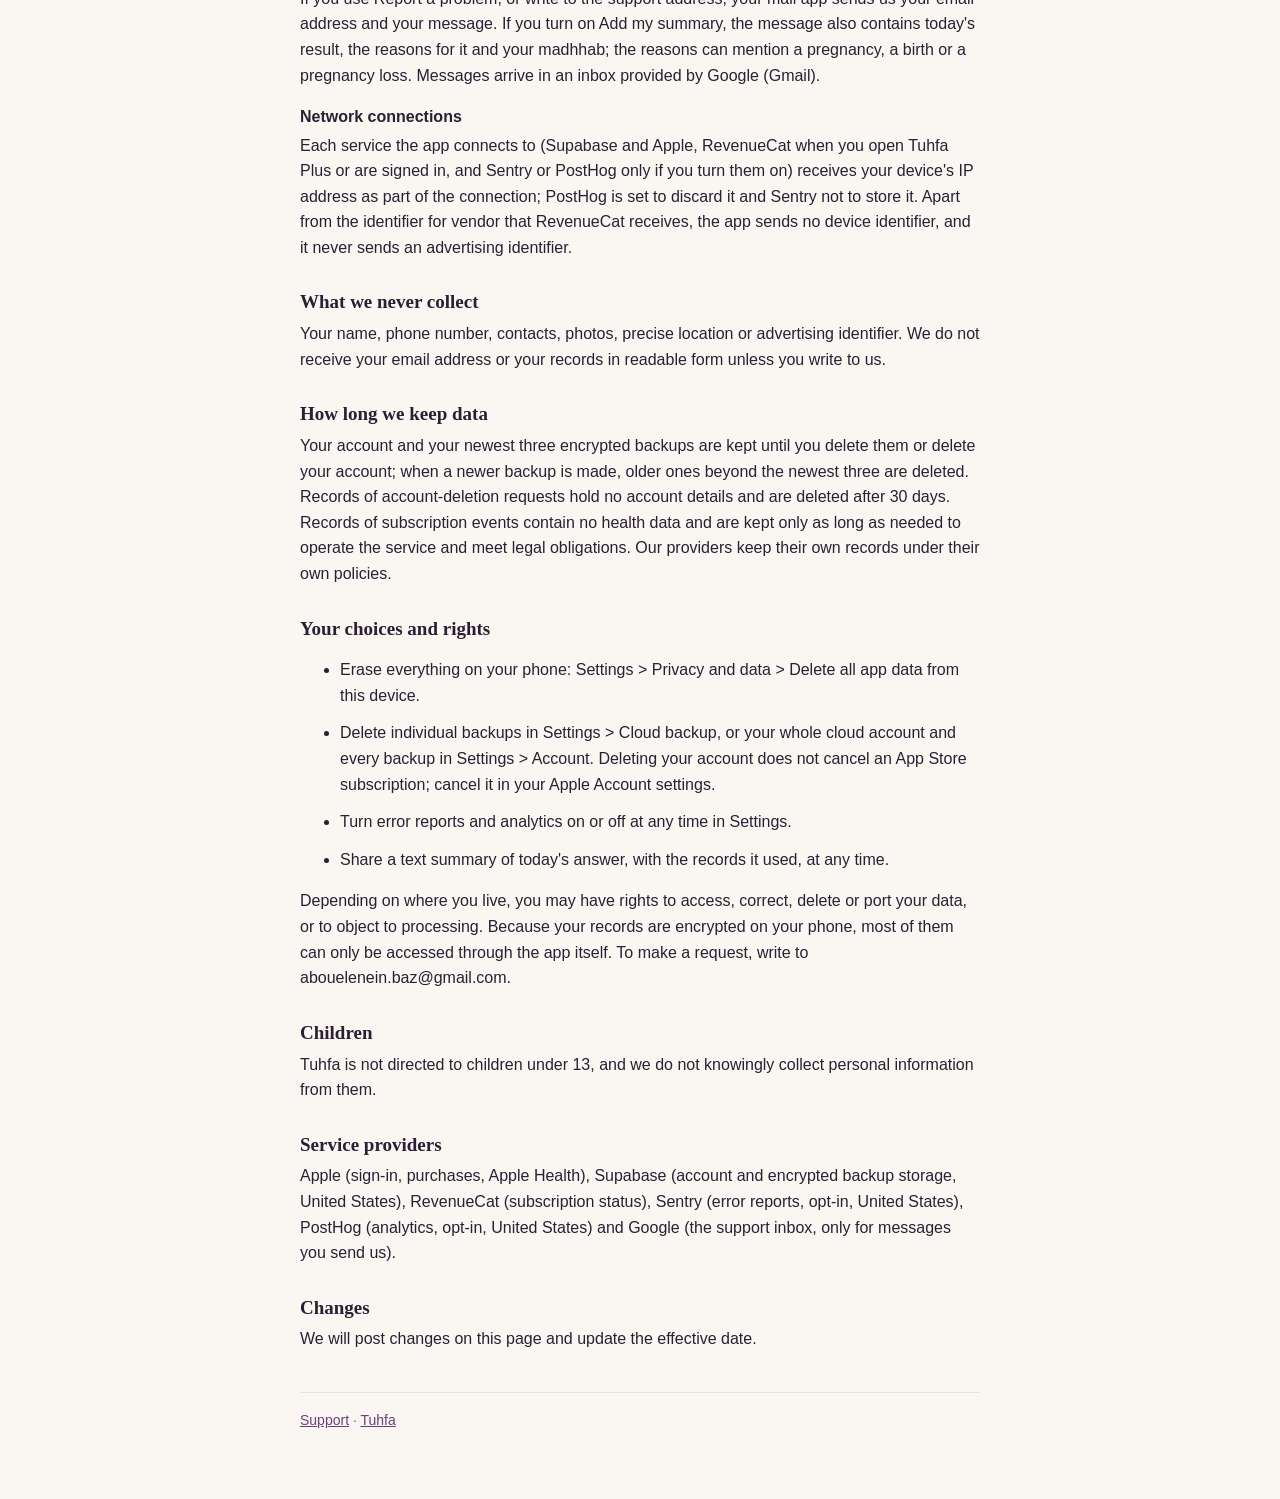
==== commit 0f9c8a42: "Privacy: newest three backups kept; RevenueCat contacted when Tuhfa Plus is opened; drop unbacked ra" ====
--- a/privacy.html
+++ b/privacy.html
@@ -36,13 +36,13 @@
 <h3>Messages you send us (optional)</h3>
 <p>If you use Report a problem, or write to the support address, your mail app sends us your email address and your message. If you turn on Add my summary, the message also contains today's result, the reasons for it and your madhhab; the reasons can mention a pregnancy, a birth or a pregnancy loss. Messages arrive in an inbox provided by Google (Gmail).</p>
 <h3>Network connections</h3>
-<p>Each service the app connects to (Supabase and Apple, RevenueCat when you are signed in or use Tuhfa Plus, and Sentry or PostHog only if you turn them on) receives your device's IP address as part of the connection; PostHog is set to discard it and Sentry not to store it. Apart from the identifier for vendor that RevenueCat receives, the app sends no device identifier, and it never sends an advertising identifier.</p>
+<p>Each service the app connects to (Supabase and Apple, RevenueCat when you open Tuhfa Plus or are signed in, and Sentry or PostHog only if you turn them on) receives your device's IP address as part of the connection; PostHog is set to discard it and Sentry not to store it. Apart from the identifier for vendor that RevenueCat receives, the app sends no device identifier, and it never sends an advertising identifier.</p>
 
 <h2>What we never collect</h2>
 <p>Your name, phone number, contacts, photos, precise location or advertising identifier. We do not receive your email address or your records in readable form unless you write to us.</p>
 
 <h2>How long we keep data</h2>
-<p>Encrypted backups and your account are kept until you delete them or delete your account. Rate-limit records are deleted after one day. Records of account-deletion requests hold no account details and are deleted after 30 days. Records of subscription events contain no health data and are kept only as long as needed to operate the service and meet legal obligations. Our providers keep their own records under their own policies.</p>
+<p>Your account and your newest three encrypted backups are kept until you delete them or delete your account; when a newer backup is made, older ones beyond the newest three are deleted. Records of account-deletion requests hold no account details and are deleted after 30 days. Records of subscription events contain no health data and are kept only as long as needed to operate the service and meet legal obligations. Our providers keep their own records under their own policies.</p>
 
 <h2>Your choices and rights</h2>
 <ul>
@@ -60,7 +60,7 @@
 <p>Apple (sign-in, purchases, Apple Health), Supabase (account and encrypted backup storage, United States), RevenueCat (subscription status), Sentry (error reports, opt-in, United States), PostHog (analytics, opt-in, United States) and Google (the support inbox, only for messages you send us).</p>
 
 <h2>Changes</h2>
-<p>We will post changes on this page and update the effective date. Material changes will also be shown in the app.</p>
+<p>We will post changes on this page and update the effective date.</p>
 
 <p class="foot"><a href="support.html">Support</a> · <a href="./">Tuhfa</a></p>
 </main>
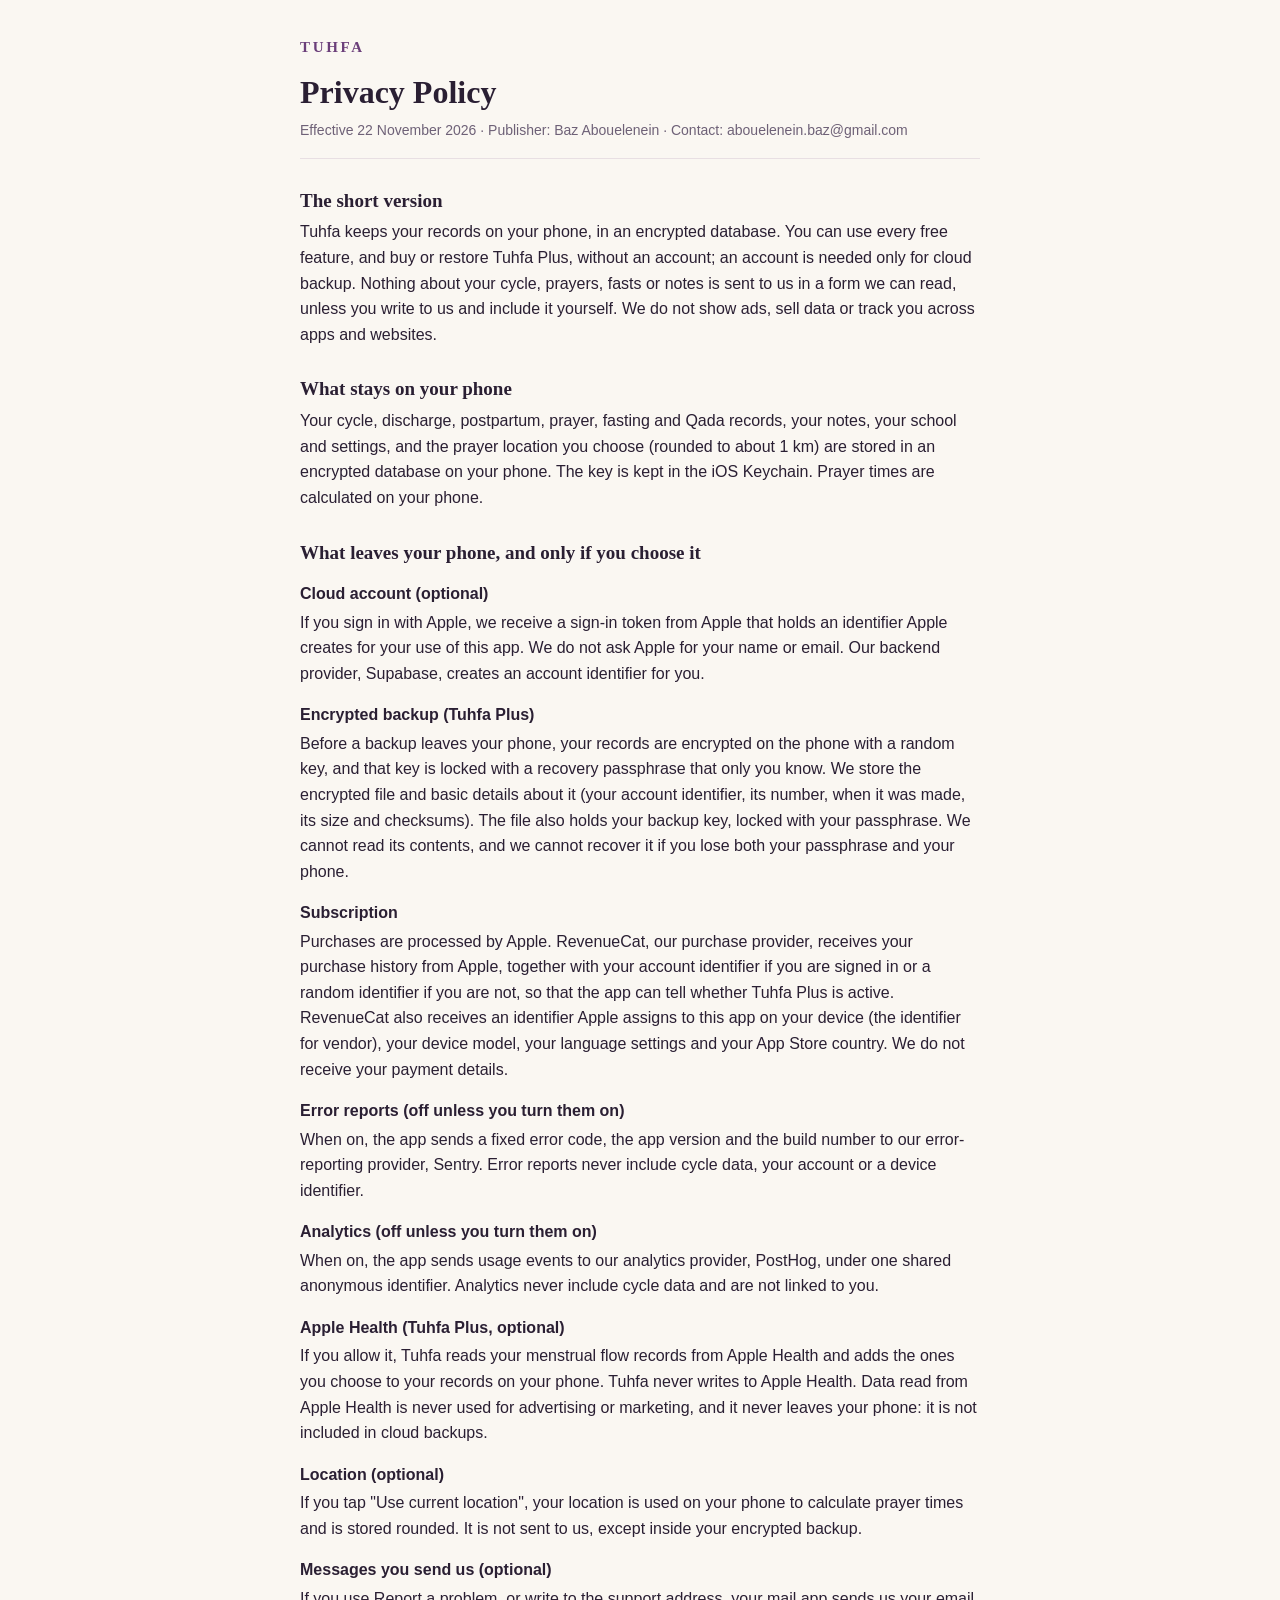
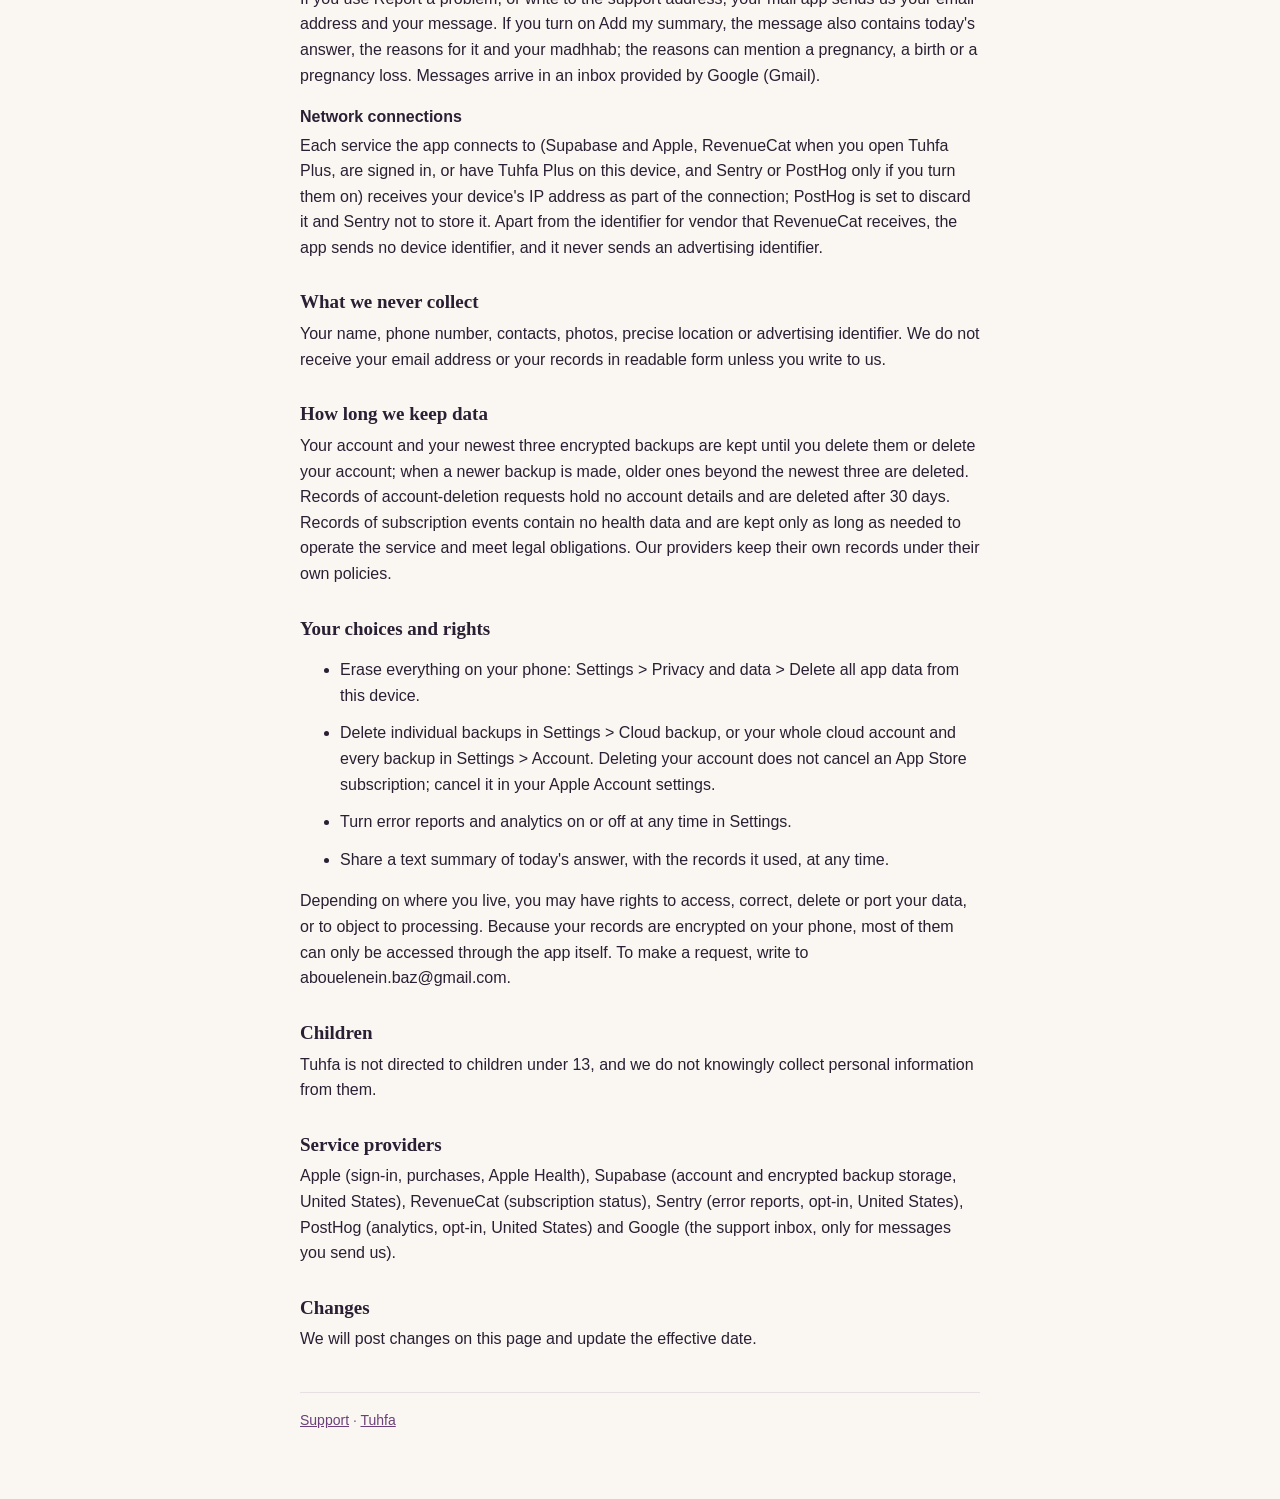
==== commit 185316f8: "Privacy: RevenueCat also starts when Tuhfa Plus is on this device; use the app's term "today's answe" ====
--- a/privacy.html
+++ b/privacy.html
@@ -34,9 +34,9 @@
 <h3>Location (optional)</h3>
 <p>If you tap "Use current location", your location is used on your phone to calculate prayer times and is stored rounded. It is not sent to us, except inside your encrypted backup.</p>
 <h3>Messages you send us (optional)</h3>
-<p>If you use Report a problem, or write to the support address, your mail app sends us your email address and your message. If you turn on Add my summary, the message also contains today's result, the reasons for it and your madhhab; the reasons can mention a pregnancy, a birth or a pregnancy loss. Messages arrive in an inbox provided by Google (Gmail).</p>
+<p>If you use Report a problem, or write to the support address, your mail app sends us your email address and your message. If you turn on Add my summary, the message also contains today's answer, the reasons for it and your madhhab; the reasons can mention a pregnancy, a birth or a pregnancy loss. Messages arrive in an inbox provided by Google (Gmail).</p>
 <h3>Network connections</h3>
-<p>Each service the app connects to (Supabase and Apple, RevenueCat when you open Tuhfa Plus or are signed in, and Sentry or PostHog only if you turn them on) receives your device's IP address as part of the connection; PostHog is set to discard it and Sentry not to store it. Apart from the identifier for vendor that RevenueCat receives, the app sends no device identifier, and it never sends an advertising identifier.</p>
+<p>Each service the app connects to (Supabase and Apple, RevenueCat when you open Tuhfa Plus, are signed in, or have Tuhfa Plus on this device, and Sentry or PostHog only if you turn them on) receives your device's IP address as part of the connection; PostHog is set to discard it and Sentry not to store it. Apart from the identifier for vendor that RevenueCat receives, the app sends no device identifier, and it never sends an advertising identifier.</p>
 
 <h2>What we never collect</h2>
 <p>Your name, phone number, contacts, photos, precise location or advertising identifier. We do not receive your email address or your records in readable form unless you write to us.</p>
